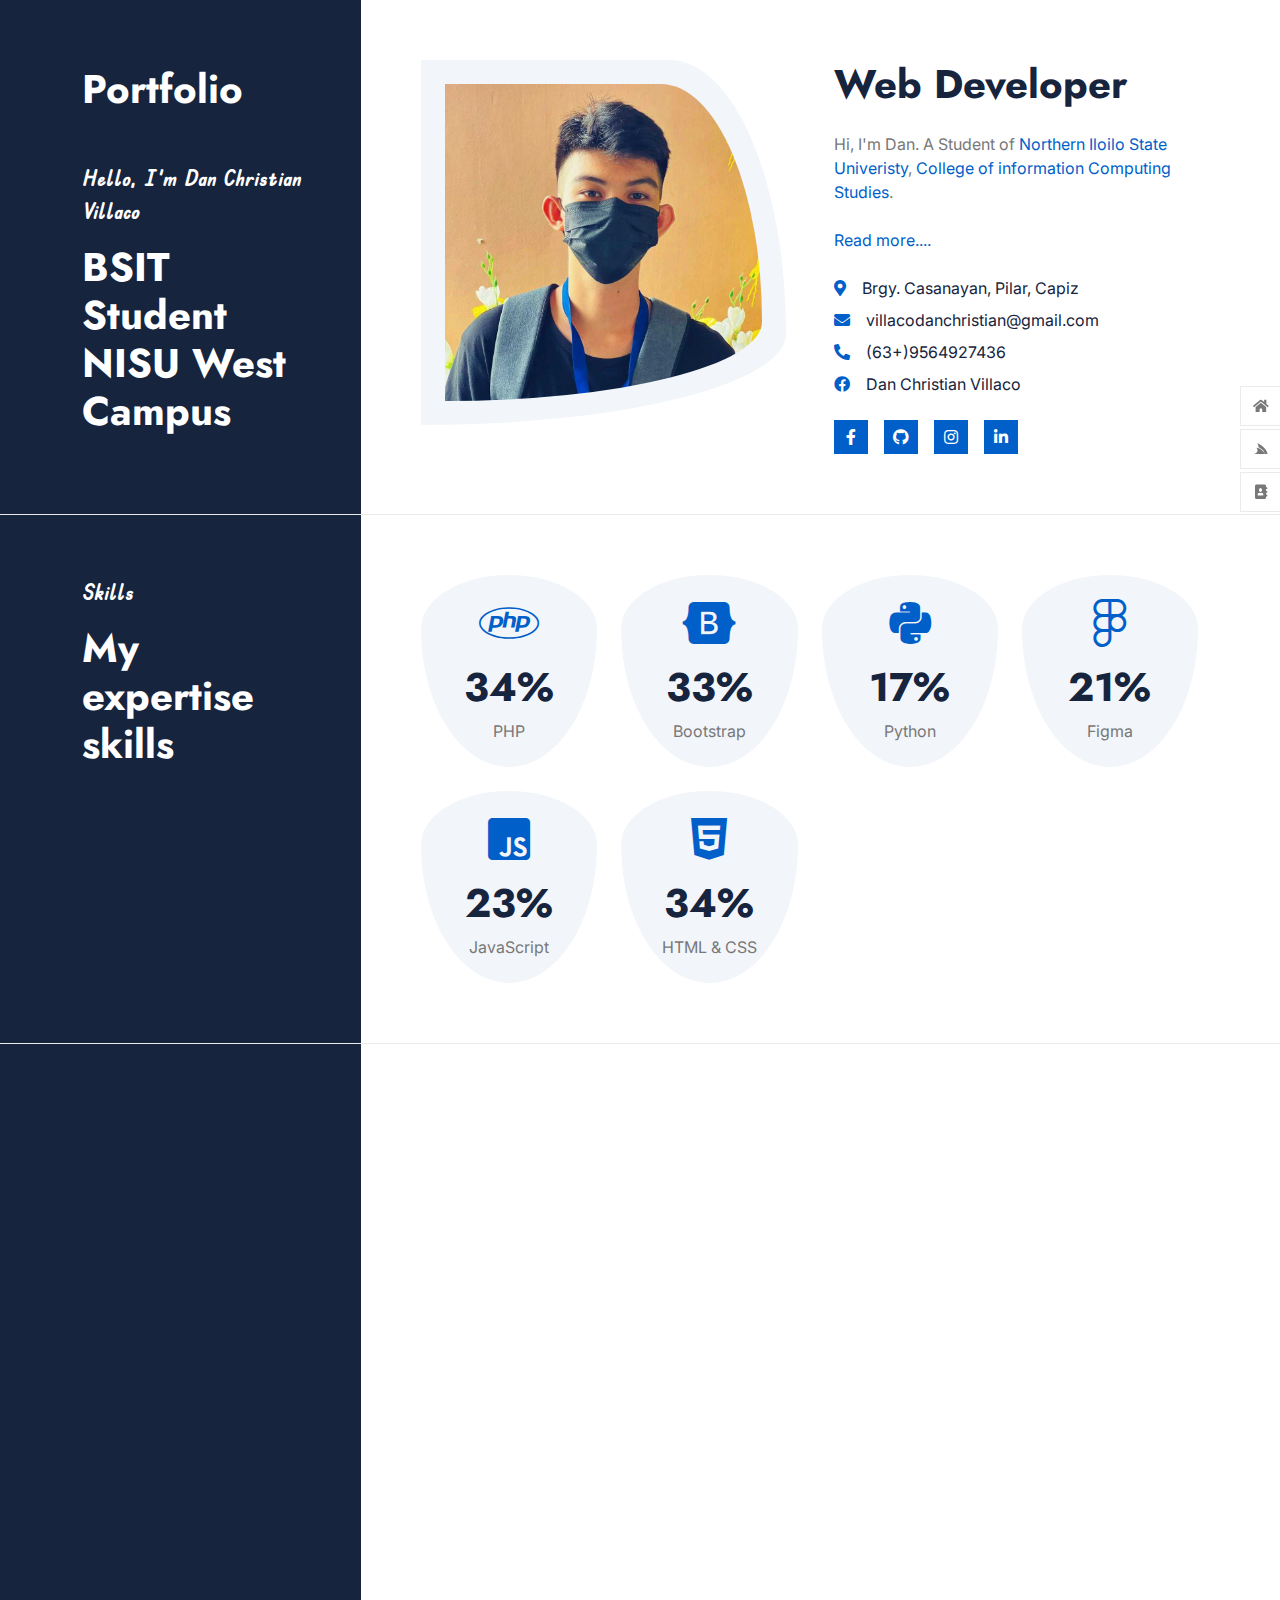
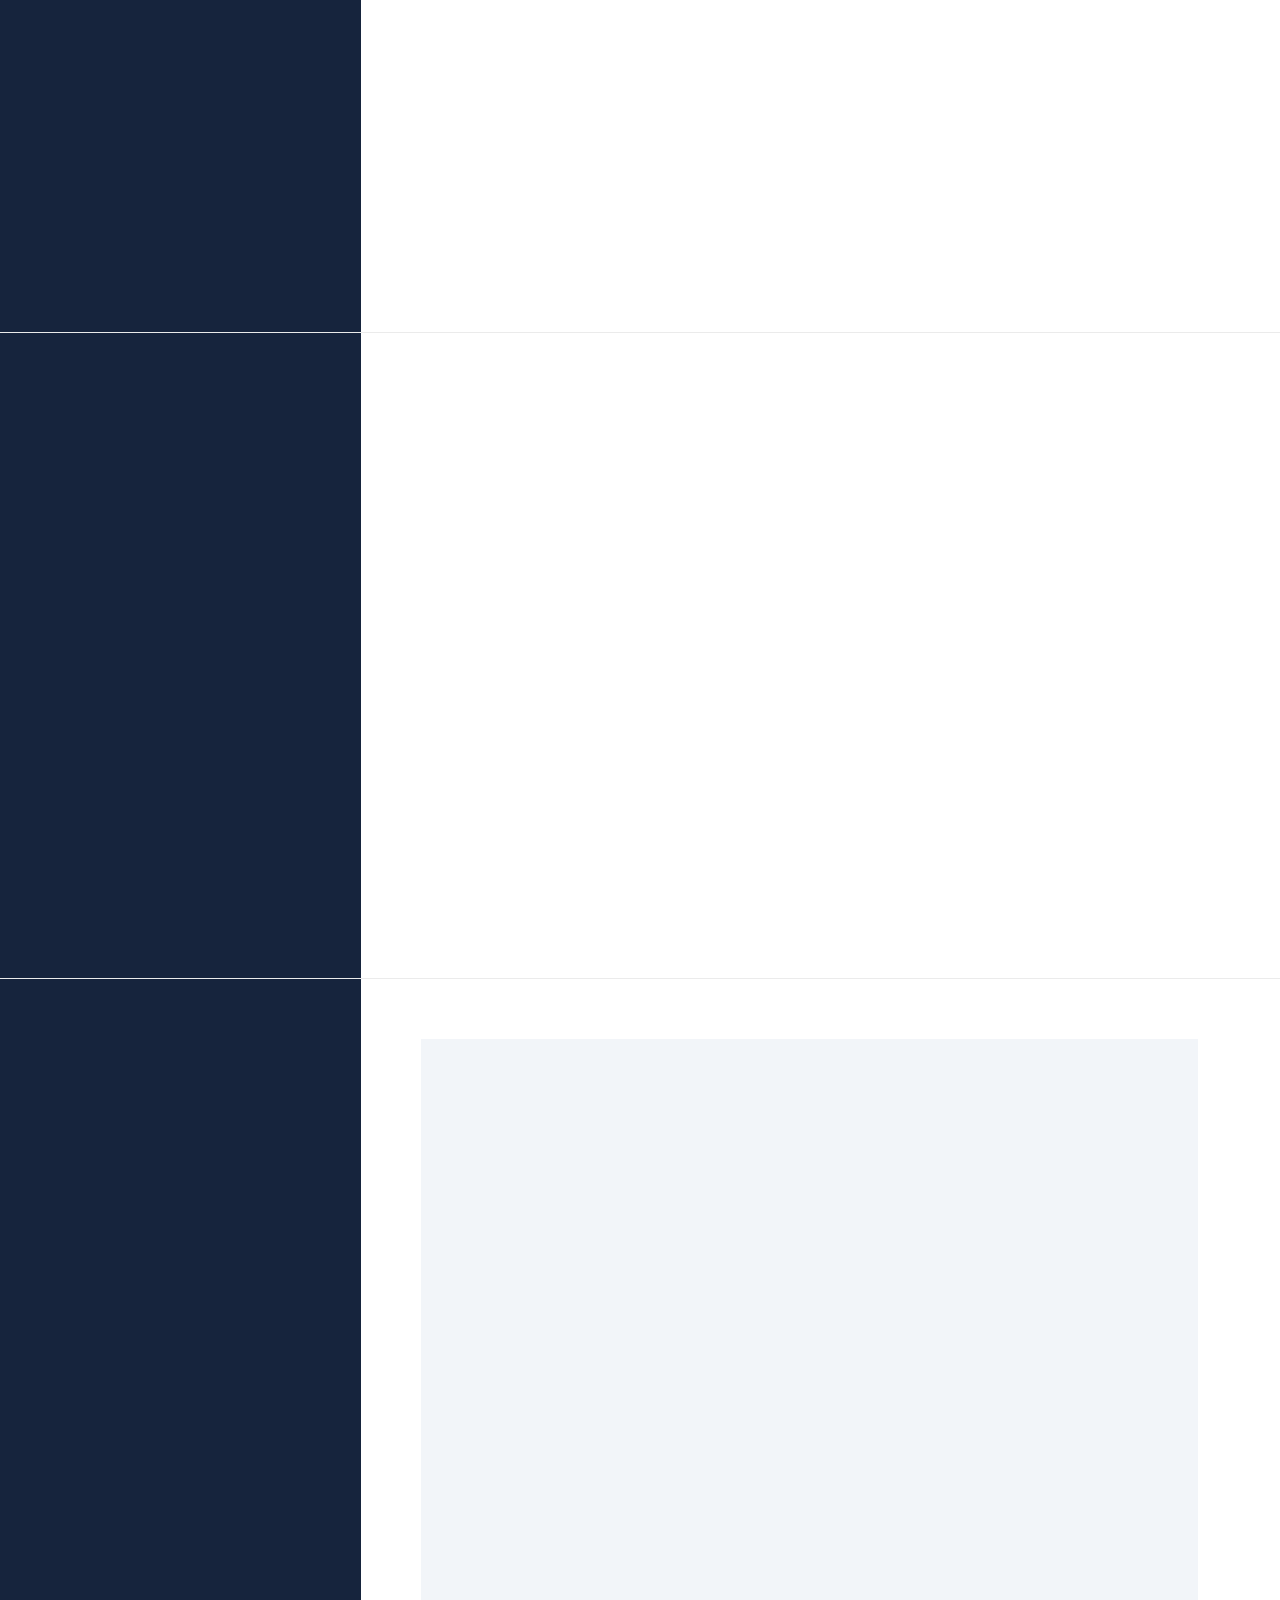
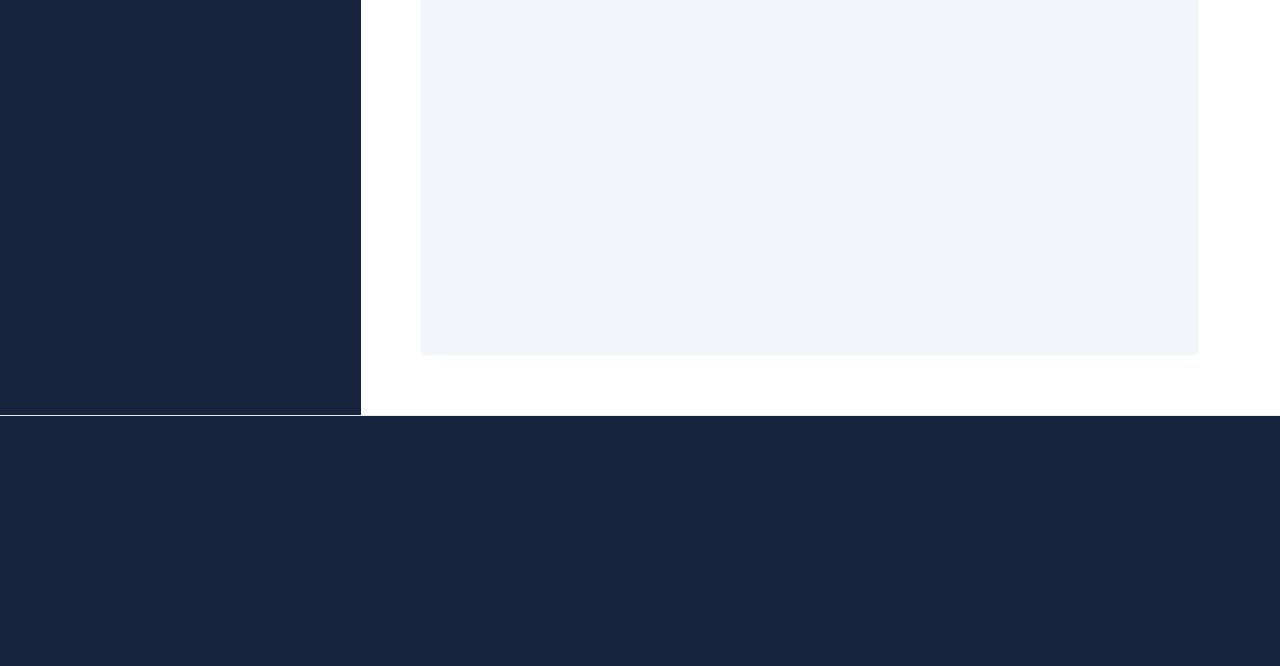
==== index.html @ 12cd89a2 "Update index.html" ====
<!DOCTYPE html>
<html lang="en">

    <head>
        <meta charset="utf-8">
        <title>Dan Christian Villaco - NISU CICS</title>
    <meta name="keywords" content="NISU, CICS, Dan Christian Villaco, Personal Portfolio, Northern Iloilo State University, College of Information and Computing Studies, Programmer, web development, back-end, php, mysql"/>
    <meta name="description" content="NISU | CICS | Dan Christian Villaco | Programmer | Personal Portfolio | Northern Iloilo State University | College of Information and Computing Studies"/>
        <meta name="author" content="Dan christian Villaco"/>
      
        <meta name="robots" content="index, follow" />
        <meta content="width=device-width, initial-scale=1.0" name="viewport">
      <meta name="google-site-verification" content="LcNKecyZcfeqb0t4dhf7IwmdCr3NnJ-zCCjpPmgPKBU" />

        <!-- Google Web Fonts -->
        <link rel="preconnect" href="https://fonts.googleapis.com">
        <link rel="preconnect" href="https://fonts.gstatic.com" crossorigin>
        <link href="https://fonts.googleapis.com/css2?family=Inter:wght@100..900&family=Edu+TAS+Beginner:wght@400..700&family=Jost:ital,wght@0,100..900;1,100..900&display=swap" rel="stylesheet">

        <!-- Icon Font Stylesheet -->
        <link rel="stylesheet" href="https://use.fontawesome.com/releases/v5.15.4/css/all.css"/>
        <link href="https://cdn.jsdelivr.net/npm/bootstrap-icons@1.4.1/font/bootstrap-icons.css" rel="stylesheet">

        <!-- Libraries Stylesheet -->
        <link rel="stylesheet" href="lib/animate/animate.min.css"/>
        <link href="lib/lightbox/css/lightbox.min.css" rel="stylesheet">
        <link href="lib/owlcarousel/assets/owl.carousel.min.css" rel="stylesheet">


        <!-- Customized Bootstrap Stylesheet -->
        <link href="css/bootstrap.min.css" rel="stylesheet">

        <!-- Template Stylesheet -->
        <link href="css/style.css" rel="stylesheet">
    </head>

    <body>

        <!-- Spinner Start -->
        <div id="spinner" class="show bg-white position-fixed translate-middle w-100 vh-100 top-50 start-50 d-flex align-items-center justify-content-center">
            <div class="spinner-border text-primary" style="width: 3rem; height: 3rem;" role="status">
                <span class="sr-only">Loading...</span>
            </div>
        </div>
        <!-- Spinner End -->


        <!-- Navbar Start -->
        <div class="container-fluid nav-section border-0">
            <nav class="navbar navbar-light">
                <div class="navbar-nav flex-column">
                    <a href="#pigraHome" class="nav-item nav-link active"><span class="fa fa-home"></span> Home</a>
                    <a href="#pigraService" class="nav-item nav-link"><span class="fab fa-servicestack"></span> Service</a>
                    <a href="#pigraContact" class="nav-item nav-link"><span class="fas fa-address-book"></span> Contact</a>
                </div>
            </nav>
        </div>
        <!-- Navbar End -->

        <!-- Header Start -->
        <div class="container-fluid" id="pigraHome">
            <div class="container">
                <div class="row g-0">
                    <div class="col-12 col-lg-3">
                        <div class="header-content bg-dark h-100 pt-6 pe-6 pb-6">
                            <a href="index.html" class="navbar-brand d-inline-flex pb-5 wow fadeInUp" data-wow-delay="0.1s">
                                <h1 class="display-6 text-white mb-0">Portfolio</h1>
                            </a>
                            <div class="text-start d-flex flex-column justify-content-center wow fadeInUp" data-wow-delay="0.3s">
                                <p class="text-white sub-title"> Hello, I'm Dan Christian Villaco</p>
                                <h1 class="display-6 text-white mb-0">BSIT Student <br> NISU West Campus</h1>
                            </div>
                        </div>
                    </div>
                    <div class="col-12 col-lg-9">
                        <div class="header-img d-flex h-100 pt-6 ps-6 pb-6">
                            <div class="row g-5">
                                <div class="col-xl-6 wow fadeInUp" data-wow-delay="0.1s">
                                    <div class="bg-light p-4" style="border-radius: 68% 32% 100% 0% / 0% 75% 25% 100%;">
                                        <img src="img/dan.jpg" class="img-fluid w-100" style="border-radius: 68% 32% 100% 0% / 0% 75% 25% 100%;" alt="Image">
                                    </div>
                                </div>
                                <div class="col-xl-6 wow fadeInUp" data-wow-delay="0.3s">
                                    <h1 class="display-6 mb-4">Web Developer</h1>
                                    <p class="mb-4">Hi, I'm Dan. A Student of <a href="https://www.nisu.edu.ph/">Northern Iloilo State Univeristy</a>, <a href="https://www.nisu.edu.ph/index.php/academics/college-of-information-and-computing-studies">College of information Computing Studies</a>. 
                                      <br><br>  <a href="about.html">Read more....</a>
                                    </p>
                                
                                  
                                    <div class="d-flex align-items-center mb-2">
                                        <i class="fas fa-map-marker-alt text-primary me-3"></i>
                                        <p class="text-dark mb-0">Brgy. Casanayan, Pilar, Capiz</p>
                                    </div>
                                    <div class="d-flex align-items-center mb-2">
                                        <i class="fas fa-envelope text-primary me-3"></i>
                                        <p class="text-dark mb-0">villacodanchristian@gmail.com</p>
                                    </div>
                                    <div class="d-flex align-items-center mb-2">
                                        <i class="fa fa-phone-alt text-primary me-3"></i>
                                        <p class="text-dark mb-0">(63+)9564927436</p>
                                    </div>
                                    <div class="d-flex align-items-center mb-4">
                                        <i class="fab fa-facebook text-primary me-3"></i>
                                        <p class="text-dark mb-0">Dan Christian Villaco</p>
                                    </div>
                                    <div class="d-flex">
                                        <a class="btn btn-primary btn-sm-square me-3" href="https://web.facebook.com/dan.villaco2" aria-label="facebook"><i class="fab fa-facebook-f text-white"></i></a>
                                        <a class="btn btn-primary btn-sm-square me-3" href="https://github.com/dashboard"  aria-label="github"><i class="fab fa-github text-white"></i></a>
                                        <a class="btn btn-primary btn-sm-square me-3" href="https://www.instagram.com/chrisdanvillaco/"  aria-label="IG"><i class="fab fa-instagram text-white"></i></a>
                                        <a class="btn btn-primary btn-sm-square me-0" href="https://www.linkedin.com/feed/"  aria-label="linkedin"><i class="fab fa-linkedin-in text-white"></i></a>
                                    </div>
                                </div>
                            </div>
                        </div>
                    </div>
                </div>
            </div>
        </div>
        <!-- Header End -->
        <!-- Skills Start -->
        <div class="container-fluid">
            <div class="container">
                <div class="row g-0">
                    <div class="col-lg-3">
                        <div class="skills-header h-100 bg-dark pt-6 pe-6 pb-6">
                            <div class="text-start d-flex flex-column justify-content-center wow fadeInUp" data-wow-delay="0.1s">
                                <p class="text-white sub-title">Skills</p>
                                <h1 class="display-6 text-white mb-0">My expertise skills</h1>
                            </div>
                        </div>
                    </div>
                    <div class="col-lg-9">
                        <div class="skills-content h-100 pt-6 ps-6 pb-6">
                            <div class="row g-4">
                                <div class="col-6 col-md-4 col-lg-4 col-xl-3">
                                    <div class="skills-item text-center rounded p-4 h-100 wow fadeInUp" data-wow-delay="0.1s">
                                        <div class="text-primary text-center mb-3"><span class="fab fa-php fa-3x"></span></div>
                                        <div class="counter-counting d-flex justify-content-center">
                                            <h4 class="display-6" data-toggle="counter-up">98</h4>
                                            <h4 class="display-6">%</h4>
                                        </div>
                                        <p class="mb-0">PHP</p>
                                    </div>
                                </div>
                                <div class="col-6 col-md-4 col-lg-4 col-xl-3">
                                    <div class="skills-item text-center rounded p-4 h-100 wow fadeInUp" data-wow-delay="0.3s">
                                        <div class="text-primary text-center mb-3"><span class="fab fa-bootstrap fa-3x"></span></div>
                                        <div class="counter-counting d-flex justify-content-center">
                                            <h4 class="display-6" data-toggle="counter-up">95</h4>
                                            <h4 class="display-6">%</h4>
                                        </div>
                                        <p class="mb-0">Bootstrap</p>
                                    </div>
                                </div>
                                <div class="col-6 col-md-4 col-lg-4 col-xl-3">
                                    <div class="skills-item text-center rounded p-4 h-100 wow fadeInUp" data-wow-delay="0.5s">
                                        <div class="text-primary text-center mb-3"><span class="fab fa-python fa-3x"></span></div>
                                        <div class="counter-counting d-flex justify-content-center">
                                            <h4 class="display-6" data-toggle="counter-up">50</h4>
                                            <h4 class="display-6">%</h4>
                                        </div>
                                        <p class="mb-0">Python</p>
                                    </div>
                                </div>
                                <div class="col-6 col-md-4 col-lg-4 col-xl-3">
                                    <div class="skills-item text-center rounded p-4 h-100 wow fadeInUp" data-wow-delay="0.7s">
                                        <div class="text-primary text-center mb-3"><span class="fab fa-figma fa-3x"></span></div>
                                        <div class="counter-counting d-flex justify-content-center">
                                            <h4 class="display-6" data-toggle="counter-up">60</h4>
                                            <h4 class="display-6">%</h4>
                                        </div>
                                        <p class="mb-0">Figma</p>
                                    </div>
                                </div>
                                <div class="col-6 col-md-4 col-lg-4 col-xl-3">
                                    <div class="skills-item text-center rounded p-4 h-100 wow fadeInUp" data-wow-delay="0.1s">
                                        <div class="text-primary text-center mb-3"><span class="fab fa-js-square fa-3x"></span></div>
                                        <div class="counter-counting d-flex justify-content-center">
                                            <h4 class="display-6" data-toggle="counter-up">67</h4>
                                            <h4 class="display-6">%</h4>
                                        </div>
                                        <p class="mb-0">JavaScript</p>
                                    </div>
                                </div>
                                <div class="col-6 col-md-4 col-lg-4 col-xl-3">
                                    <div class="skills-item text-center rounded p-4 h-100 wow fadeInUp" data-wow-delay="0.3s">
                                        <div class="text-primary text-center mb-3"><span class="fab fa-html5 fa-3x"></span></div>
                                        <div class="counter-counting d-flex justify-content-center">
                                            <h4 class="display-6" data-toggle="counter-up">98</h4>
                                            <h4 class="display-6">%</h4>
                                        </div>
                                        <p class="mb-0">HTML & CSS</p>
                                    </div>
                                </div>
                            </div>
                        </div>
                    </div>
                </div>
            </div>
        </div>
        <!-- Skills End -->


        <!-- Service Start -->
        <div class="container-fluid" id="pigraService">
            <div class="container">
                <div class="row g-0">
                    <div class="col-lg-3">
                        <div class="service-header h-100 bg-dark pt-6 pe-6 pb-6">
                            <div class="text-start d-flex flex-column justify-content-center wow fadeInUp" data-wow-delay="0.1s">
                                <p class="text-white sub-title">My Services</p>
                                <h1 class="display-6 text-white mb-0">What I do for you</h1>
                            </div>
                        </div>
                    </div>
                    <div class="col-lg-9">
                        <div class="service-content h-100 pt-6 ps-6 pb-6">
                            <div class="row g-4">
                                <div class="col-12">
                                    <div class="service-item p-4 wow fadeInUp" data-wow-delay="0.1s">
                                        <div class="row g-4 align-items-center">
                                            <div class="col-xl-2">
                                                <i class="fas fa-bezier-curve fa-3x"></i>
                                            </div>
                                            <div class="col-xl-3">
                                                <a href="#" class="h4 mb-0">Creative Design</a>
                                            </div>
                                            <div class="col-xl-4">
                                                <p class="mb-0">a process that uses digital and physical image-making tools to create renders and representations used for marketing purposes. Creative design as a field relies heavily on the work of visual designers but is not entirely limited to it.
                                                </p>
                                            </div>
                                            <div class="col-xl-3">
                                                <p><i class="fa fa-check me-2"></i> UI/UX Design</p>
                                                <p><i class="fa fa-check me-2"></i> Research</p>
                                                <p class="mb-0"><i class="fa fa-check me-2"></i> Mobile App</p>
                                            </div>
                                        </div>
                                    </div>
                                </div>
                                <div class="col-12">
                                    <div class="service-item p-4 wow fadeInUp" data-wow-delay="0.3s">
                                        <div class="row g-4 align-items-center">
                                            <div class="col-xl-2">
                                                <i class="fas fa-laptop-code fa-3x"></i>
                                            </div>
                                            <div class="col-xl-3">
                                                <a href="#" class="h4 mb-0">Web Development</a>
                                            </div>
                                            <div class="col-xl-4">
                                                <p class="mb-0">a process that uses digital and physical image-making tools to create renders and representations used for marketing purposes. Creative design as a field relies heavily on the work of visual designers but is not entirely limited to it.
                                                </p>
                                            </div>
                                            <div class="col-xl-3">
                                                <p><i class="fa fa-check me-2"></i> UI/UX Design</p>
                                                <p><i class="fa fa-check me-2"></i> Research</p>
                                                <p class="mb-0"><i class="fa fa-check me-2"></i> Mobile App</p>
                                            </div>
                                        </div>
                                    </div>
                                </div>
                                <div class="col-12">
                                    <div class="service-item p-4 wow fadeInUp" data-wow-delay="0.5s">
                                        <div class="row g-4 align-items-center">
                                            <div class="col-xl-2">
                                                <i class="fab fa-app-store fa-3x"></i>
                                            </div>
                                            <div class="col-xl-3">
                                                <a href="#" class="h4 mb-0">Mobile Application</a>
                                            </div>
                                            <div class="col-xl-4">
                                                <p class="mb-0">The process of making software for smartphones, tablets and digital assistants, most commonly for the Android and iOS operating systems.
                                                </p>
                                            </div>
                                            <div class="col-xl-3">
                                                <p><i class="fa fa-check me-2"></i> UI/UX Design</p>
                                                <p><i class="fa fa-check me-2"></i> Research</p>
                                                <p class="mb-0"><i class="fa fa-check me-2"></i> Mobile App</p>
                                            </div>
                                        </div>
                                    </div>
                                </div>
                            </div>
                        </div>
                    </div>
                </div>
            </div>
        </div>
        <!-- Service End -->


        <!-- Portfolio Start -->
        <div class="container-fluid">
            <div class="container">
                <div class="row g-0">
                    <div class="col-lg-3">
                        <div class="portfolio-header h-100 bg-dark pt-6 pe-6 pb-6">
                            <div class="text-start d-flex flex-column justify-content-center wow fadeInUp" data-wow-delay="0.1s">
                                <p class="text-white sub-title">Portfolio</p>
                                <h1 class="display-6 text-white mb-0">My Recent Works</h1>
                            </div>
                        </div>
                    </div>
                    <div class="col-lg-9">
                        <div class="portfolio-content h-100 pt-6 ps-6 pb-6">
                            <div class="portfolio-item py-5 border-bottom wow fadeInUp" data-wow-delay="0.1s">
                                <div class="row g-4 align-items-center">
                                    <div class="col-xl-6">
                                        <h4 class="text-body">Web Design</h4>
                                        <h1 class="display-6 mb-0">Software Design for BFAR</h1>
                                    </div>
                                    <div class="col-9 col-xl-4">
                                        <div class="portfolio-img">
                                            <div class="portfolio-img-inner">
                                                <img src="img/main.png" class="img-fluid" alt="Image">
                                            </div>
                                        </div>
                                    </div>
                                    <div class="col-3 col-xl-2">
                                        <div class="view-img">
                                            <a href="img/main.png" class="btn btn-primary btn-lg-square"  data-lightbox="Portfolio-1"><i class="fas fa-plus"></i></a>
                                        </div>
                                    </div>
                                </div>
                            </div>
                            <div class="portfolio-item py-5 border-bottom wow fadeInUp" data-wow-delay="0.3s">
                                <div class="row g-4 align-items-center">
                                    <div class="col-xl-6">
                                        <h4 class="text-body">Web Development</h4>
                                        <h1 class="display-6 mb-0">Website Development for BFAR</h1>
                                    </div>
                                    <div class="col-9 col-xl-4">
                                        <div class="portfolio-img">
                                            <div class="portfolio-img-inner">
                                                <img src="img/dash.png" class="img-fluid" alt="Image">
                                            </div>
                                        </div>
                                    </div>
                                    <div class="col-3 col-xl-2">
                                        <div class="view-img">
                                            <a href="img/dash.png" class="btn btn-primary btn-lg-square"  data-lightbox="portfolio-2"><i class="fas fa-plus"></i></a>
                                        </div>
                                    </div>
                                </div>
                            </div>
                        </div>
                    </div>
                </div>
            </div>
        </div>
        <!-- Portfolio End -->


        <!-- Contact Start -->
        <div class="container-fluid" id="pigraContact">
            <div class="container">
                <div class="row g-0">
                    <div class="col-lg-3">
                        <div class="contact-header h-100 bg-dark pt-6 pe-6 pb-6">
                            <div class="text-start d-flex flex-column justify-content-center wow fadeInUp" data-wow-delay="0.1s">
                                <p class="text-white sub-title">Contact Me</p>
                                <h1 class="display-6 text-white mb-0">Let’s Start A New Project</h1>
                            </div>
                        </div>
                    </div>
                    <div class="col-lg-9">
                       <div class="contact-content h-100 pt-6 ps-6 pb-6">
                            <div class="bg-light p-4">
                                <div class="row g-5">
                                    <div class="col-xl-5 wow fadeInUp" data-wow-delay="0.1s">
                                        <p class="mb-4">Are Interested? Let's have a talk!</p>
                                        <div class="d-flex mb-4">
                                            <div class="btn-xl-square bg-primary text-white me-3">
                                                <i class="fas fa-map-marker-alt"></i>
                                            </div>
                                            <div>
                                                <h4>Address</h4>
                                                <p class="mb-0">Brgy. Casanayan, Pilar, Capiz</p>
                                            </div>
                                        </div>
                                        <div class="d-flex mb-4">
                                            <div class="btn-xl-square bg-primary text-white me-3">
                                                <i class="fas fa-envelope"></i>
                                            </div>
                                            <div>
                                                <h4>Mail Us</h4>
                                                <p class="mb-0">villacodanchristian@gmail.com</p>
                                            </div>
                                        </div>
                                        <div class="d-flex">
                                            <div class="btn-xl-square bg-primary text-white me-3">
                                                <i class="fa fa-phone-alt"></i>
                                            </div>
                                            <div>
                                                <h4>Telephone</h4>
                                                <p class="mb-0">(63+) 9564927436</p>
                                            </div>
                                        </div>
                                    </div>
                                    <div class="col-xl-7 wow fadeInUp" data-wow-delay="0.3s">
                                        <div>
                                            <form>
                                                <div class="row g-3">
                                                    <div class="col-lg-12 col-xl-6">
                                                        <div class="form-floating">
                                                            <input type="text" class="form-control border-0" id="name" placeholder="Your Name">
                                                            <label for="name">Your Name</label>
                                                        </div>
                                                    </div>
                                                    <div class="col-lg-12 col-xl-6">
                                                        <div class="form-floating">
                                                            <input type="email" class="form-control border-0" id="email" placeholder="Your Email">
                                                            <label for="email">Your Email</label>
                                                        </div>
                                                    </div>
                                                    <div class="col-lg-12 col-xl-6">
                                                        <div class="form-floating">
                                                            <input type="phone" class="form-control border-0" id="phone" placeholder="Phone">
                                                            <label for="phone">Your Phone</label>
                                                        </div>
                                                    </div>
                                                    <div class="col-lg-12 col-xl-6">
                                                        <div class="form-floating">
                                                            <input type="text" class="form-control border-0" id="project" placeholder="Project">
                                                            <label for="project">Your Project</label>
                                                        </div>
                                                    </div>
                                                    <div class="col-12">
                                                        <div class="form-floating">
                                                            <input type="text" class="form-control border-0" id="subject" placeholder="Subject">
                                                            <label for="subject">Subject</label>
                                                        </div>
                                                    </div>
                                                    <div class="col-12">
                                                        <div class="form-floating">
                                                            <textarea class="form-control border-0" placeholder="Leave a message here" id="message" style="height: 120px"></textarea>
                                                            <label for="message">Message</label>
                                                        </div>
                
                                                    </div>
                                                    <div class="col-12">
                                                        <button class="btn btn-primary w-100 py-3">Send Message</button>
                                                    </div>
                                                </div>
                                            </form>
                                        </div>
                                    </div>
                                    <div class="col-12 wow fadeInUp" data-wow-delay="0.5s">
                                        <div class="rounded">
                                            <iframe class="rounded w-100" 
                                            style="height: 400px;" src="https://www.google.com/maps/embed?pb=!1m18!1m12!1m3!1d40797.53212281599!2d123.13693298751875!3d11.46123501871433!2m3!1f0!2f0!3f0!3m2!1i1024!2i768!4f13.1!3m3!1m2!1s0x33a60115561ac721%3A0xbfaa70367f88155a!2sNorthern%20Iloilo%20State%20University%20-%20Main%20Campus!5e1!3m2!1sen!2sph!4v1732447432891!5m2!1sen!2sph"
                                            loading="lazy" referrerpolicy="no-referrer-when-downgrade"></iframe>
                                        </div>
                                    </div>
                                </div>
                            </div>
                       </div>
                    </div>
                </div>
            </div>
        </div>
        <!-- Contact End -->


        <!-- Footer Start -->
        <div class="container-fluid footer bg-dark border-bottom-0">
            <div class="container wow fadeIn" data-wow-delay="0.1s">
                <div class="row g-0">
                    <div class="col-12">
                       <div class="footer-content h-100 pt-6 ps-6 pb-6">
                            <div class="row g-4 align-items-center">
                                <div class="col-12 text-center">
                                    <div class="d-flex justify-content-center">
                                       <a class="btn btn-primary btn-sm-square me-3" href="https://web.facebook.com/dan.villaco2" aria-label="facebook"><i class="fab fa-facebook-f text-white"></i></a>
                                        <a class="btn btn-primary btn-sm-square me-3" href="https://github.com/dashboard"  aria-label="github"><i class="fab fa-github text-white"></i></a>
                                        <a class="btn btn-primary btn-sm-square me-3" href="https://www.instagram.com/chrisdanvillaco/"  aria-label="IG"><i class="fab fa-instagram text-white"></i></a>
                                        <a class="btn btn-primary btn-sm-square me-0" href="https://www.linkedin.com/feed/"  aria-label="linkedin"><i class="fab fa-linkedin-in text-white"></i></a>
                                    </div>
                                </div>
                                <div class="col-12 text-center">
                                    <span class="text-body"><a href="#" class="border-bottom text-white"><i class="fas fa-copyright text-body me-2"></i>danvillaco.site</a>, All right reserved.</span>
                                </div>
                                <div class="col-12 text-center text-body">
                                    <!--/*** This template is free as long as you keep the below author’s credit link/attribution link/backlink. ***/-->
                                    <!--/*** If you'd like to use the template without the below author’s credit link/attribution link/backlink, ***/-->
                                    <!--/*** you can purchase the Credit Removal License from "https://htmlcodex.com/credit-removal". ***/-->
                                    Designed By Dan Villaco
                                </div>
                            </div>
                       </div>        
                    </div>
                </div>
            </div>
        </div>
        <!-- Footer End -->


        

        
        <!-- JavaScript Libraries -->
        <script src="https://ajax.googleapis.com/ajax/libs/jquery/3.6.4/jquery.min.js"></script>
        <script src="https://cdn.jsdelivr.net/npm/bootstrap@5.0.0/dist/js/bootstrap.bundle.min.js"></script>
        <script src="lib/wow/wow.min.js"></script>
        <script src="lib/easing/easing.min.js"></script>
        <script src="lib/waypoints/waypoints.min.js"></script>
        <script src="lib/counterup/counterup.min.js"></script>
        <script src="lib/lightbox/js/lightbox.min.js"></script>
        <script src="lib/owlcarousel/owl.carousel.min.js"></script>
        

        <!-- Template Javascript -->
        <script src="js/main.js"></script>

<script type="application/ld+json">
{
  "@context": "https://schema.org",
  "@type": "Person",
  "name": "Dan Christian Villaco",
  "jobTitle": "Programmer",
  "url": "https://danvillaco.site",
  "sameAs": [
    "https://www.linkedin.com/in/danchristianvillaco"
  ],
  "alumniOf": {
    "@type": "EducationalOrganization",
    "name": "Northern Iloilo State University",
    "url": "https://www.nisu.edu.ph",
    "address": {
      "@type": "PostalAddress",
      "streetAddress": "Estancia, Iloilo",
      "addressLocality": "Iloilo City",
      "addressRegion": "Iloilo",
      "postalCode": "5017",
      "addressCountry": "PH"
    },
    "department": {
      "@type": "EducationalOrganization",
      "name": "College of Information in Computing Studies",
      "url": "https://www.nisu.edu.ph/cics",  // Update this URL if necessary
      "address": {
        "@type": "PostalAddress",
        "streetAddress": "Estancia, Iloilo",
        "addressLocality": "Iloilo City",
        "addressRegion": "Iloilo",
        "postalCode": "5017",
        "addressCountry": "PH"
      }
    }
  }
}
</script>
    </body>

</html>
---- css/style.css ----
/*** Spinner Start ***/
#spinner {
    opacity: 0;
    visibility: hidden;
    transition: opacity .5s ease-out, visibility 0s linear .5s;
    z-index: 99999;
}

#spinner.show {
    transition: opacity .5s ease-out, visibility 0s linear 0s;
    visibility: visible;
    opacity: 1;
}
/*** Spinner End ***/

.back-to-top {
    position: fixed;
    right: 30px;
    bottom: 30px;
    transition: 0.5s;
    z-index: 99;
}


/*** Button Start ***/
.btn {
    font-weight: 600;
    transition: .5s;
}

.btn-square {
    width: 32px;
    height: 32px;
}

.btn-sm-square {
    width: 34px;
    height: 34px;
}

.btn-md-square {
    width: 40px;
    height: 40px;
}

.btn-lg-square {
    width: 46px;
    height: 46px;
}

.btn-xl-square {
    width: 56px;
    height: 56px;
}

.btn-square,
.btn-sm-square,
.btn-md-square,
.btn-lg-square,
.btn-xl-square {
    padding: 0;
    display: flex;
    align-items: center;
    justify-content: center;
    font-weight: normal;
}

.btn.btn-primary {
    color: var(--bs-white);
    border: none;
}

.btn.btn-primary:hover {
    background: var(--bs-dark);
    color: var(--bs-white);
}

.btn.btn-light {
    color: var(--bs-primary);
    border: none;
}

.btn.btn-light:hover {
    color: var(--bs-white);
    background: var(--bs-primary);
}


.pt-6 {
    padding-top: 60px;
}

.ps-6 {
    padding-left: 60px;
}

.pe-6 {
    padding-right: 60px;
}

.pb-6 {
    padding-bottom: 60px;
}


.sub-title {
    font-family: "Edu TAS Beginner", cursive;
    font-weight: 700;
    font-size: 22px;
}


.container-fluid {
    position: relative;
    border-bottom: 1px solid rgba(0, 0, 0, .08);
}

@media (min-width: 992px) {
    .container-fluid::before {
        content: "";
        position: absolute;
        width: 15%;
        height: 100%;
        top: 0;
        left: 0;
        background: var(--bs-dark);
        z-index: -1;
    }
}

@media (max-width: 991px) {
    .container-fluid {
        border: none;
    }

    .container-fluid .header-content,
    .container-fluid .about-header,
    .container-fluid .education-header,
    .container-fluid .experience-header,
    .container-fluid .skills-header,
    .container-fluid .service-header,
    .container-fluid .portfolio-header,
    .container-fluid .blog-header,
    .container-fluid .testimonial-header,
    .container-fluid .contact-header {
        padding: 25px;
    }

    .container-fluid .header-img,
    .container-fluid .about-content,
    .container-fluid .education-content,
    .container-fluid .experience-content,
    .container-fluid .skills-content,
    .container-fluid .service-content,
    .container-fluid .portfolio-content,
    .container-fluid .blog-content,
    .container-fluid .testimonial-content,
    .container-fluid .contact-content {
        padding-left: 0;
        padding-top: 25px;
    }
}


/*** Navbar Start ***/
.nav-section {
    position: relative;
}

.nav-section .navbar {
    position: fixed;
    width: 100%;
    height: 100vh;
    top: 50%;
    right: calc(40px - 100%);
    transform: translateY(-50%);
    z-index: 99;
}

.navbar.navbar-light {
    background: transparent;
    width: 100%;
}

.navbar .navbar-nav {
    display: flex;
    align-items: center;
    justify-content: center;
}

.navbar .navbar-nav .nav-link {
    width: 100%;
    display: flex;
    align-items: center;
    
}

.navbar-nav .nav-link span {
    width: 40px; 
    height: 40px;
    margin-right: 8px;
    border-right: 1px solid rgba(0, 0, 0, .08);
    display: flex;
    align-items: center;
    justify-content: center;
    background: transparent;
    color: var(--bs-body);
    transition: 0.5s;
}

.nav-section .navbar .navbar-nav .nav-item {
    height: 40px;
    padding: 0;
    margin-bottom: 3px;
    border: 1px solid rgba(0, 0, 0, .08);
    background: var(--bs-white);
    color: var(--bs-body);
    font-size: 14px;
    font-weight: 700;
    transition: 0.5s;
}

.nav-section .navbar .navbar-nav .nav-item:hover {
    margin-right: calc(100% + 40px);
    color: var(--bs-primary);
}
/*** Navbar End ***/


/*** About Start ***/
.about-content .about-img {
    position: relative;
    overflow: hidden;
}

.about-content .about-img .sosial-icon {
    position: absolute;
    width: 100%;
    height: 100%;
    top: -100%;
    left: 0;
    padding: 50px;
    background: white;
    transition: 0.5s;
}

.about-content .about-img:hover .sosial-icon {
    top: 0;
}
/*** About End ***/


/*** Education Start ***/
.education-content .education-item {
    position: relative;
    overflow: hidden;
    box-shadow: 0 0 30px rgba(0, 0, 0, .03);
    transition: 0.5s;
    z-index: 1;
}

.education-content .education-item:hover {
    box-shadow: 0 0 30px rgba(0, 0, 0, .08);
}

.education-content .education-item::after {
    content: "";
    position: absolute;
    width: 25%;
    height: 100%;
    top: 50%;
    left: 0;
    padding: 0;
    transform: translateY(-50%);
    border: 100px solid;
    border-color: var(--bs-light) transparent var(--bs-light) var(--bs-light);
    z-index: -1;
}

.education-content .education-item::before {
    content: "";
    position: absolute;
    width: 25%;
    height: 100%;
    top: 50%;
    right: 0;
    transform: translateY(-50%);
    border: 100px solid;
    border-color: var(--bs-light) var(--bs-light) var(--bs-light) transparent;
    z-index: -1;
}
/*** Education End ***/


/*** Experience start ***/
.experience-content .experience-item {
    position: relative;
    overflow: hidden;
    box-shadow: 0 0 30px rgba(0, 0, 0, .03);
    transition: 0.5s;
    z-index: 1;
}

.experience-content .experience-item:hover {
    box-shadow: 0 0 30px rgba(0, 0, 0, .08);
}

.experience-content .experience-item::after {
    content: "";
    position: absolute;
    width: 2px;
    height: 100%;
    top: 50%;
    left: 0;
    padding: 0;
    transform: translateY(-50%);
    border: 100px solid;
    border-color: var(--bs-light) transparent var(--bs-light) var(--bs-light);
    z-index: -1;

}

.experience-content .experience-item::before {
    content: "";
    position: absolute;
    width: 2px;
    height: 100%;
    top: 50%;
    right: 0;
    transform: translateY(-50%);
    border: 100px solid;
    border-color: var(--bs-light) var(--bs-light) var(--bs-light) transparent;
    z-index: -1;
}
/*** Experience End ***/


/*** Skills Start ***/
.skills-content .skills-item {
    position: relative;
}

.skills-content .skills-item::after {
    content: "";
    position: absolute;
    width: 100%;
    height: 100%;
    top: 0;
    left: 0;
    border-radius: 50% 50% 50% 50% / 28% 28% 72% 72%;
    background: var(--bs-light);
    z-index: -1;
}
/*** Skills End ***/


/*** Service start ***/
.service-content .service-item {
    box-shadow: 0 0 30px rgba(0, 0, 0, .03);
    transition: 0.5s;
}

.service-content .service-item:hover i {
    color: var(--bs-primary);

}

.service-content .service-item:hover {
    box-shadow: 0 0 30px rgba(0, 0, 0, .08);
}
/*** service End ***/


/*** Portfolio Start ***/
.portfolio-content .portfolio-item .portfolio-img {
    position: relative;
    width: 100%;
    height: 150px;
}

.portfolio-item .portfolio-img .portfolio-img-inner {
    width: 100%;
    height: 150px;
    position: absolute;
    top: 0;
    left: 0;
}

.portfolio-item .portfolio-img .portfolio-img-inner img {
    width: 100%;
    height: 150px;
    object-fit: cover;
}

.portfolio-content .portfolio-item .view-img {
    display: flex;
    align-items: center;
    justify-content: end;
}

.portfolio-content .portfolio-item .portfolio-img .portfolio-img-inner {
    visibility: hidden;
    transition: 0.5s;
}

.portfolio-content .portfolio-item:hover .portfolio-img .portfolio-img-inner {
    visibility: visible;
    transform: rotate(-6deg);
}
/*** Portfolio End ***/


/*** Blog Start ***/
.blog-content .blog-btn a {
    color: var(--bs-primary);
}
.blog-content .blog-btn a:hover {
    color: var(--bs-dark);
}
/*** Blog End ***/


/*** Testimonial Start ***/
.testimonial-carousel {
    position: relative;
    transition: 0.5s;
}

.testimonial-carousel .testimonial-item {
    padding: 60px;
}

.testimonial-carousel .owl-nav .owl-prev {
    position: absolute;
    top: 50%;
    left: 0;
    transform: translateY(-50%);
    width: 60px;
    height: 60px;
    display: flex;
    align-items: center;
    justify-content: center;
    background: var(--bs-white);
    color: var(--bs-primary);
    transition: 0.5s;
}

.testimonial-carousel .owl-nav .owl-next {
    position: absolute;
    top: 50%;
    right: 0;
    transform: translateY(-50%);
    width: 60px;
    height: 60px;
    display: flex;
    align-items: center;
    justify-content: center;
    background: var(--bs-white);
    color: var(--bs-primary);
    transition: 0.5s;
}

.testimonial-carousel .owl-nav .owl-prev:hover,
.testimonial-carousel .owl-nav .owl-next:hover {
    background: var(--bs-primary);
    color: var(--bs-white);
}

.testimonial-carousel .owl-dots {
    width: 100%;
    height: 130px;
    display: flex;
    align-items: center;
    justify-content: center;
    padding: 0 60px 60px 60px;
    transition: 0.5s;
}

@media (max-width: 576px) {
    .testimonial-carousel .owl-dots {
        justify-content: start;
    }
}

.testimonial-carousel .owl-dots .owl-dot img {
    width: 40px;
    height: 40px;
    margin-right: 15px;
    border: 3px solid var(--bs-white);
    transition: 0.5s;
}

.testimonial-carousel .owl-dots .owl-dot.active img {
    width: 70px;
    height: 70px;
    border: 3px solid var(--bs-primary);
}
/*** Testimonial End ***/

/*** footer Start ***/
@media (max-width: 991px) {
    .container-fluid .footer-content {
        padding-left: 0;
    }
}
/*** footer End ***/
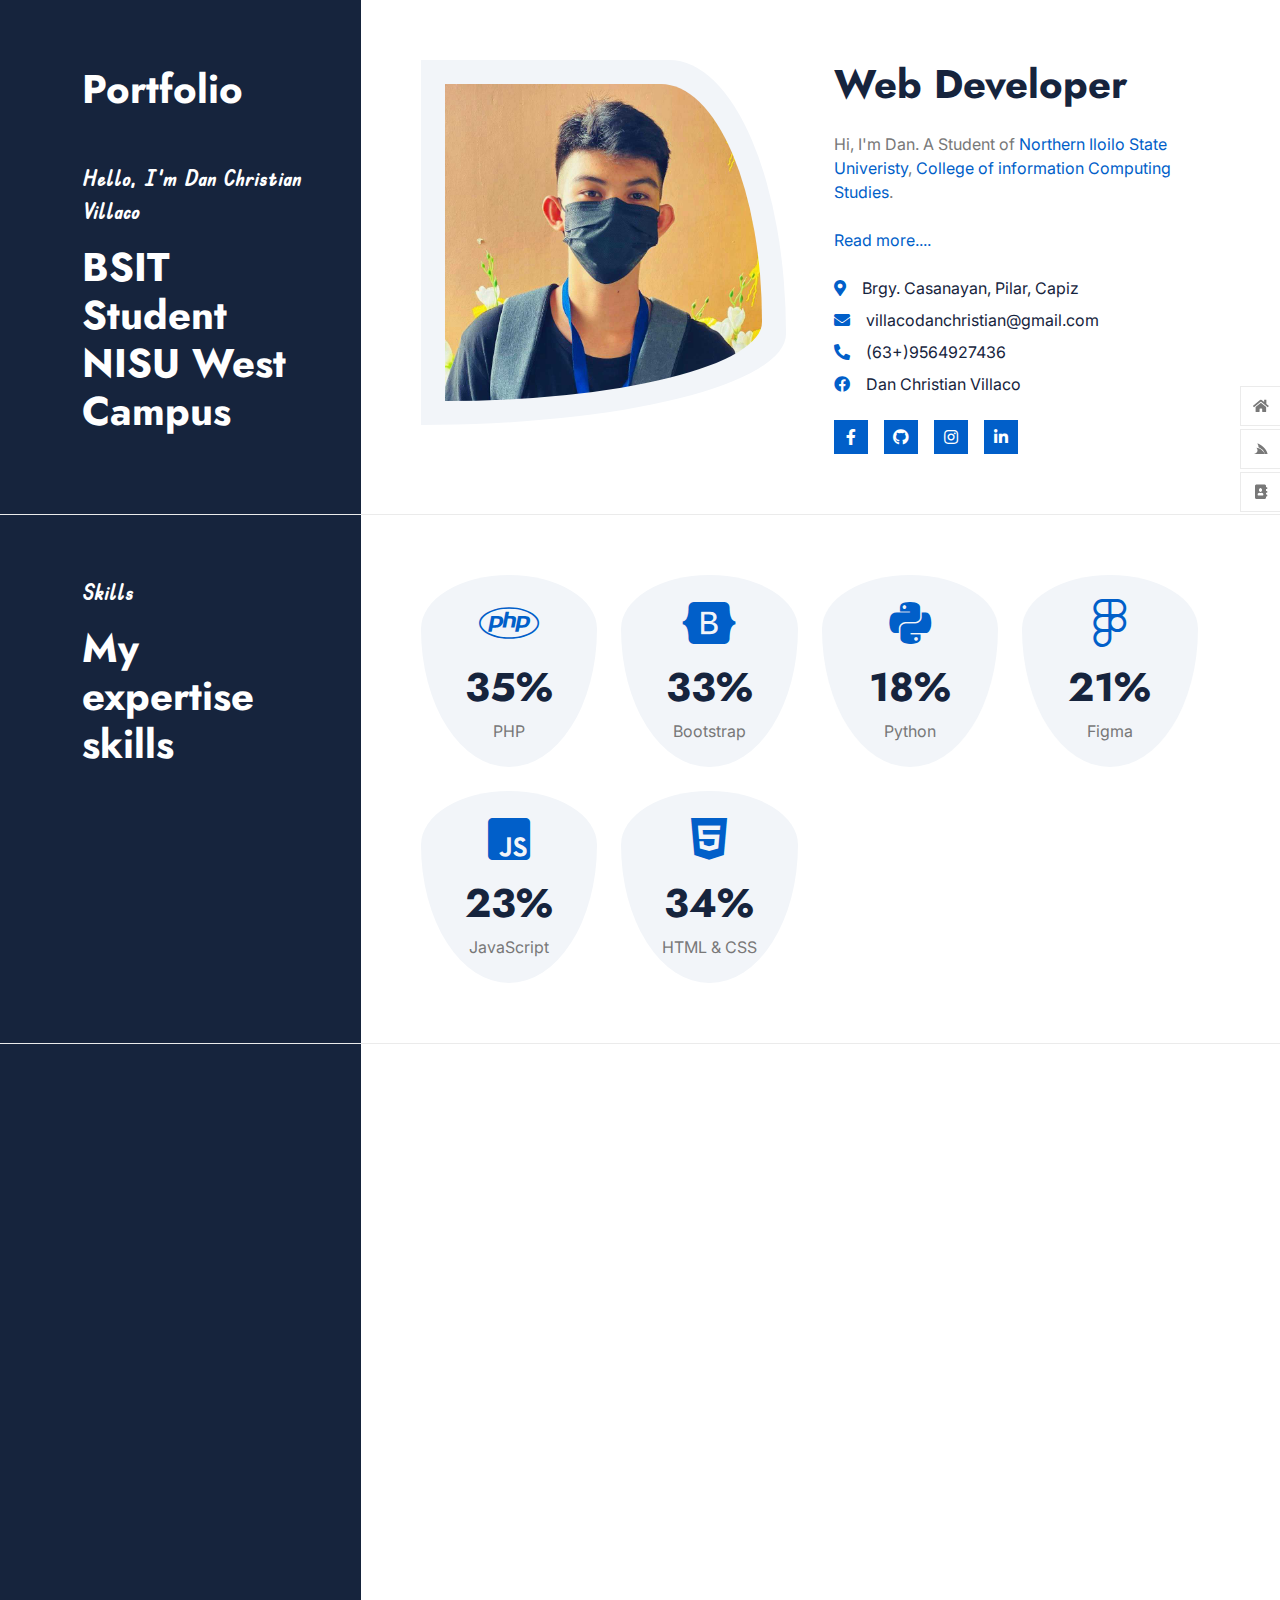
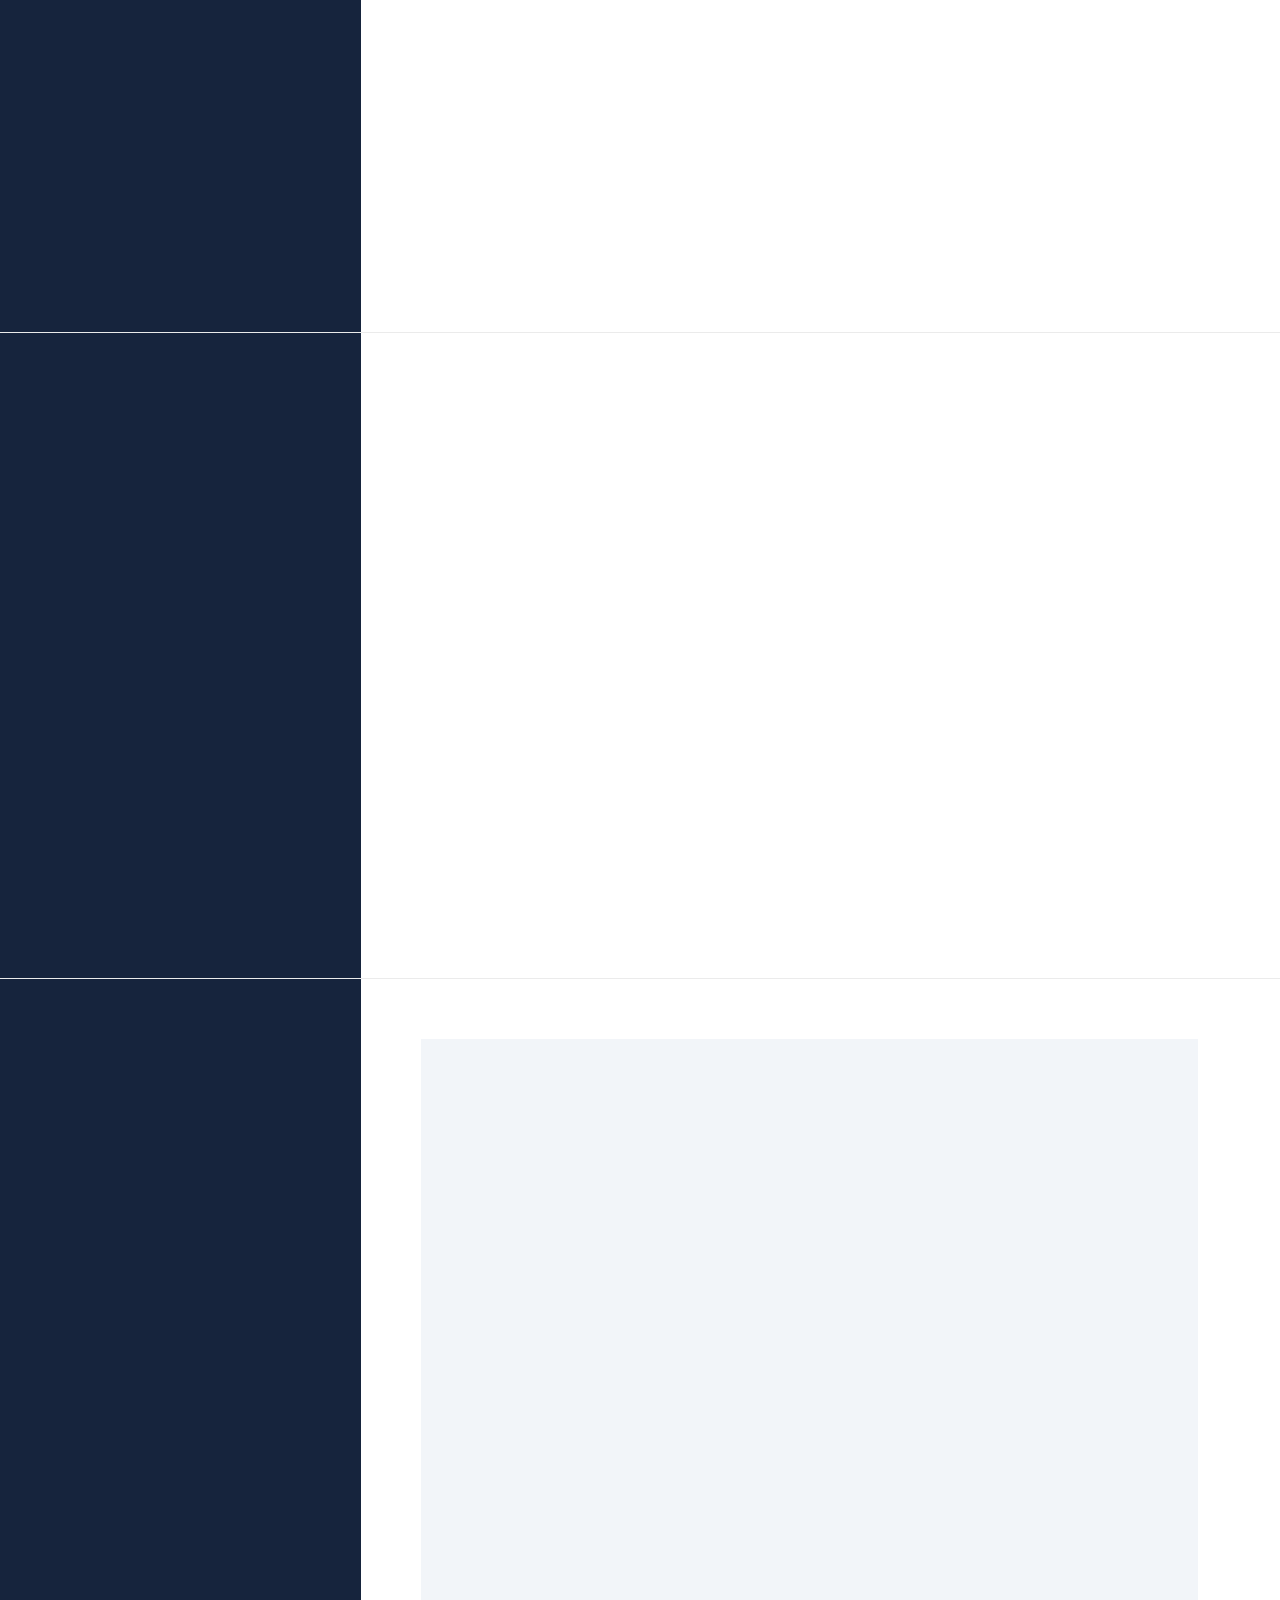
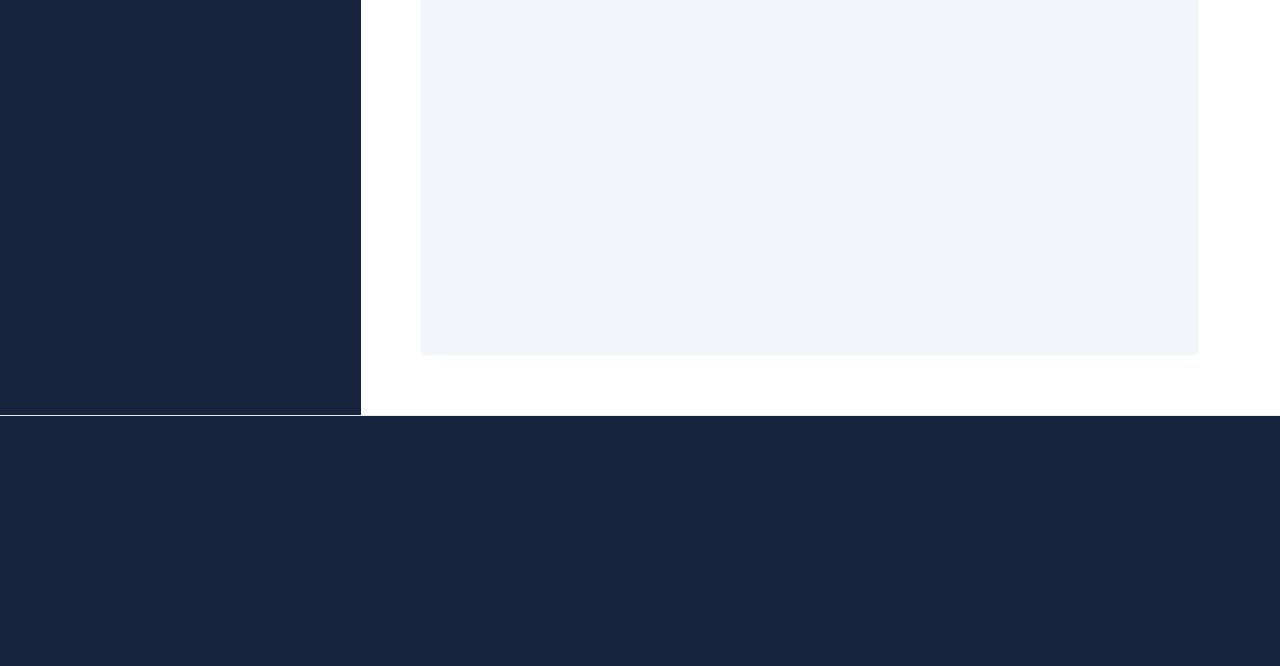
==== commit 9db44cd3: "Update index.html" ====
--- a/index.html
+++ b/index.html
@@ -4,7 +4,7 @@
     <head>
         <meta charset="utf-8">
         <title>Dan Christian Villaco - NISU CICS</title>
-    <meta name="keywords" content="NISU, CICS, Dan Christian Villaco, Personal Portfolio, Northern Iloilo State University, College of Information and Computing Studies, Programmer, web development, back-end, php, mysql"/>
+    <meta name="keywords" content="NISU, CICS, NISU CICS, Northern Iloilo State University, College of Information and Computing Studies, Programmer, web development, back-end, php, mysql, Dan Christian Villaco, Personal Portfolio,"/>
     <meta name="description" content="NISU | CICS | Dan Christian Villaco | Programmer | Personal Portfolio | Northern Iloilo State University | College of Information and Computing Studies"/>
         <meta name="author" content="Dan christian Villaco"/>
       
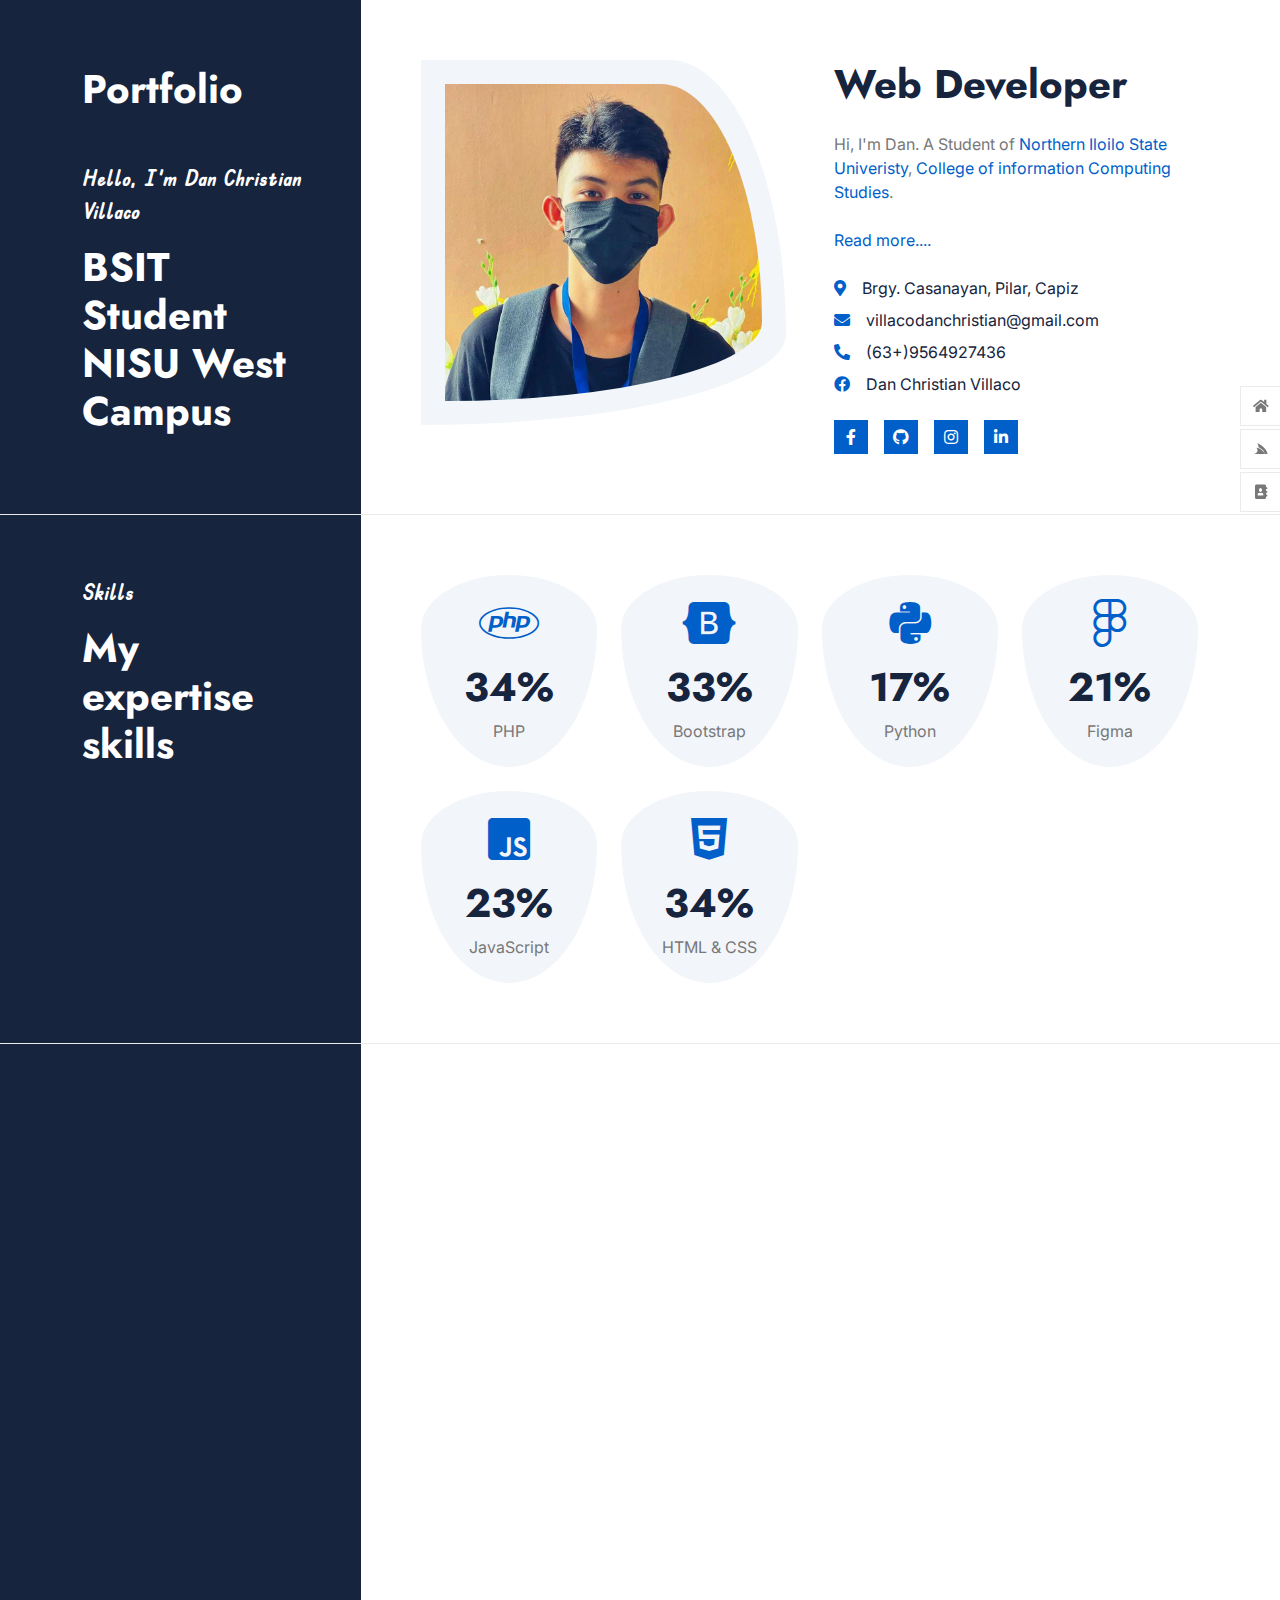
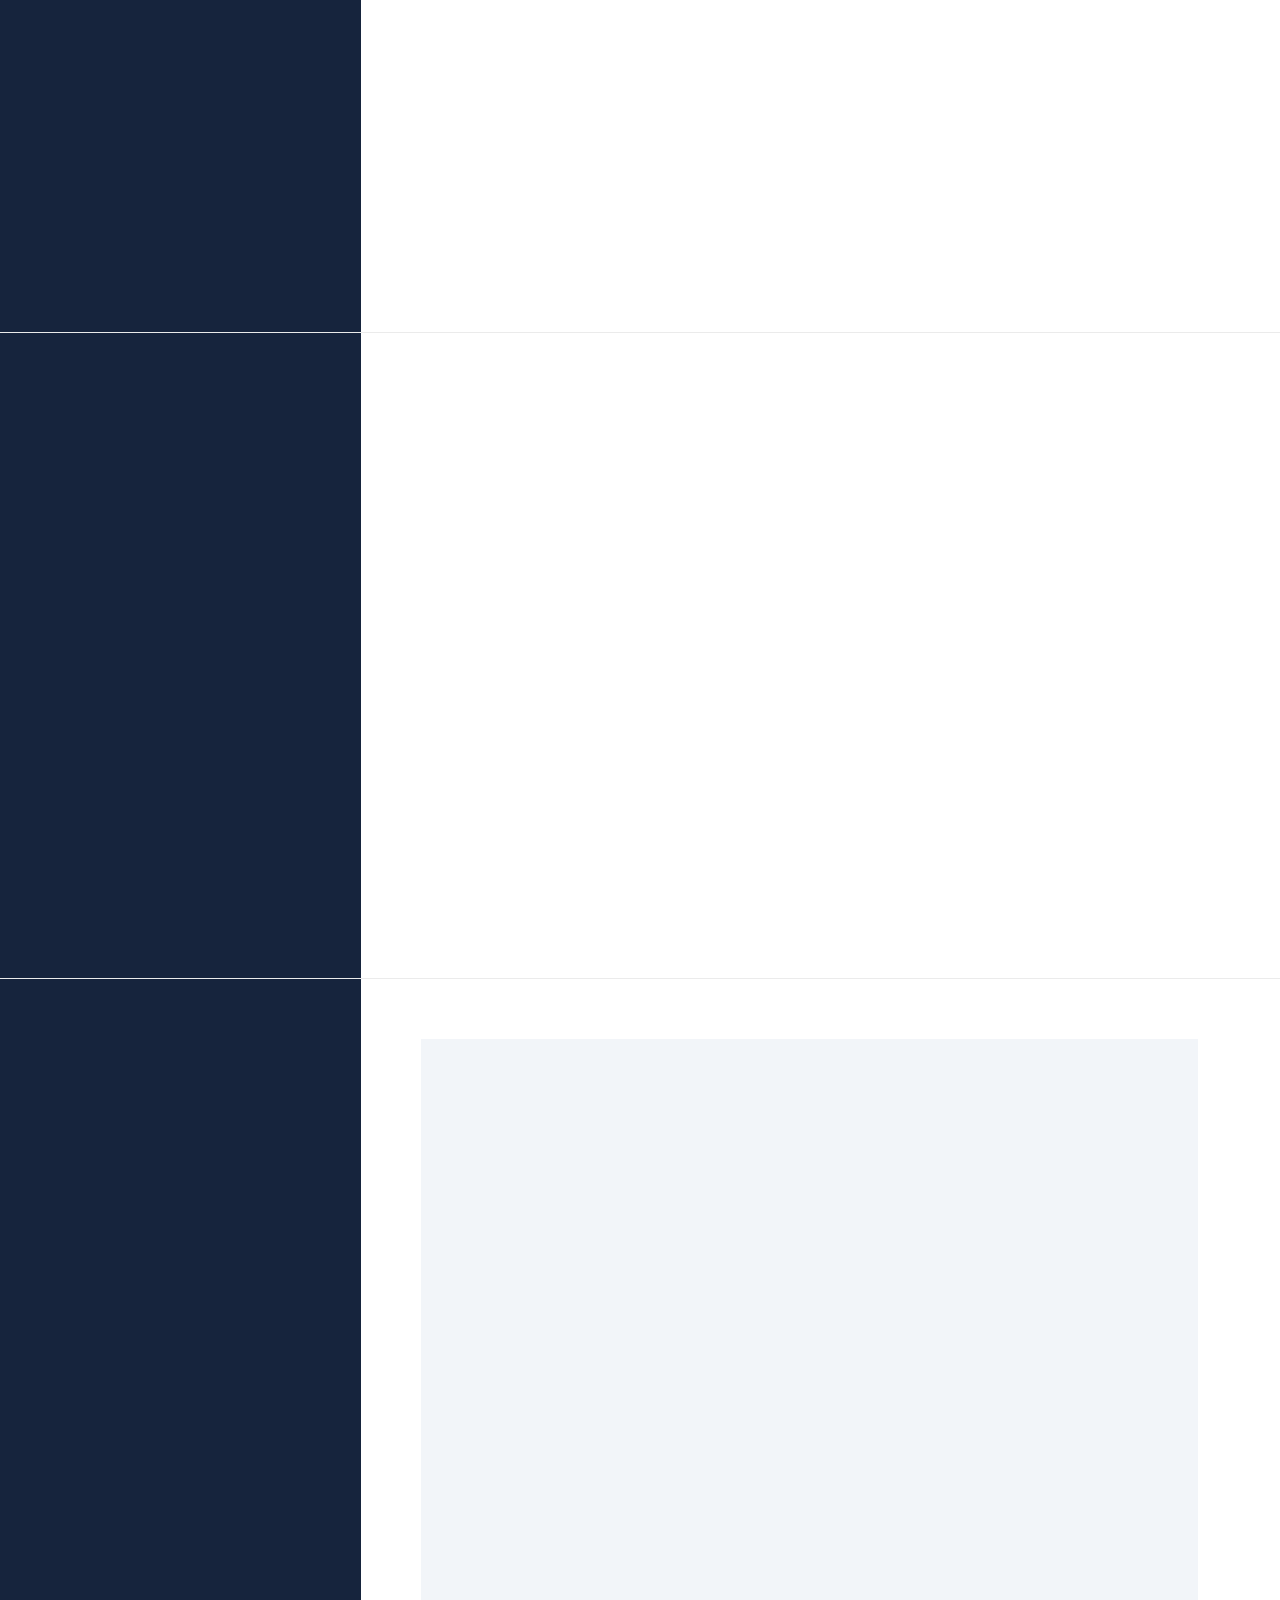
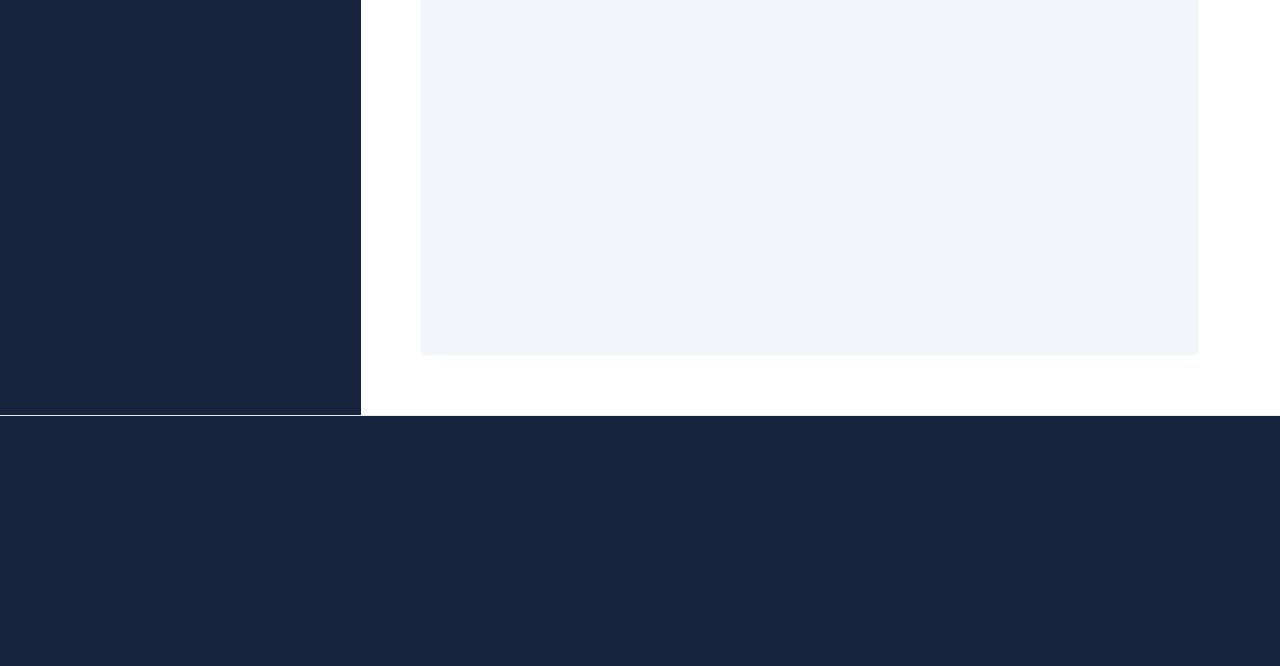
==== commit 50b8fb02: "Update index.html" ====
--- a/index.html
+++ b/index.html
@@ -7,7 +7,7 @@
     <meta name="keywords" content="NISU, CICS, NISU CICS, Northern Iloilo State University, College of Information and Computing Studies, Programmer, web development, back-end, php, mysql, Dan Christian Villaco, Personal Portfolio,"/>
     <meta name="description" content="NISU | CICS | Dan Christian Villaco | Programmer | Personal Portfolio | Northern Iloilo State University | College of Information and Computing Studies"/>
         <meta name="author" content="Dan christian Villaco"/>
-      
+               <link rel="canonical" href="https://danvillaco.site/index.html" />
         <meta name="robots" content="index, follow" />
         <meta content="width=device-width, initial-scale=1.0" name="viewport">
       <meta name="google-site-verification" content="LcNKecyZcfeqb0t4dhf7IwmdCr3NnJ-zCCjpPmgPKBU" />
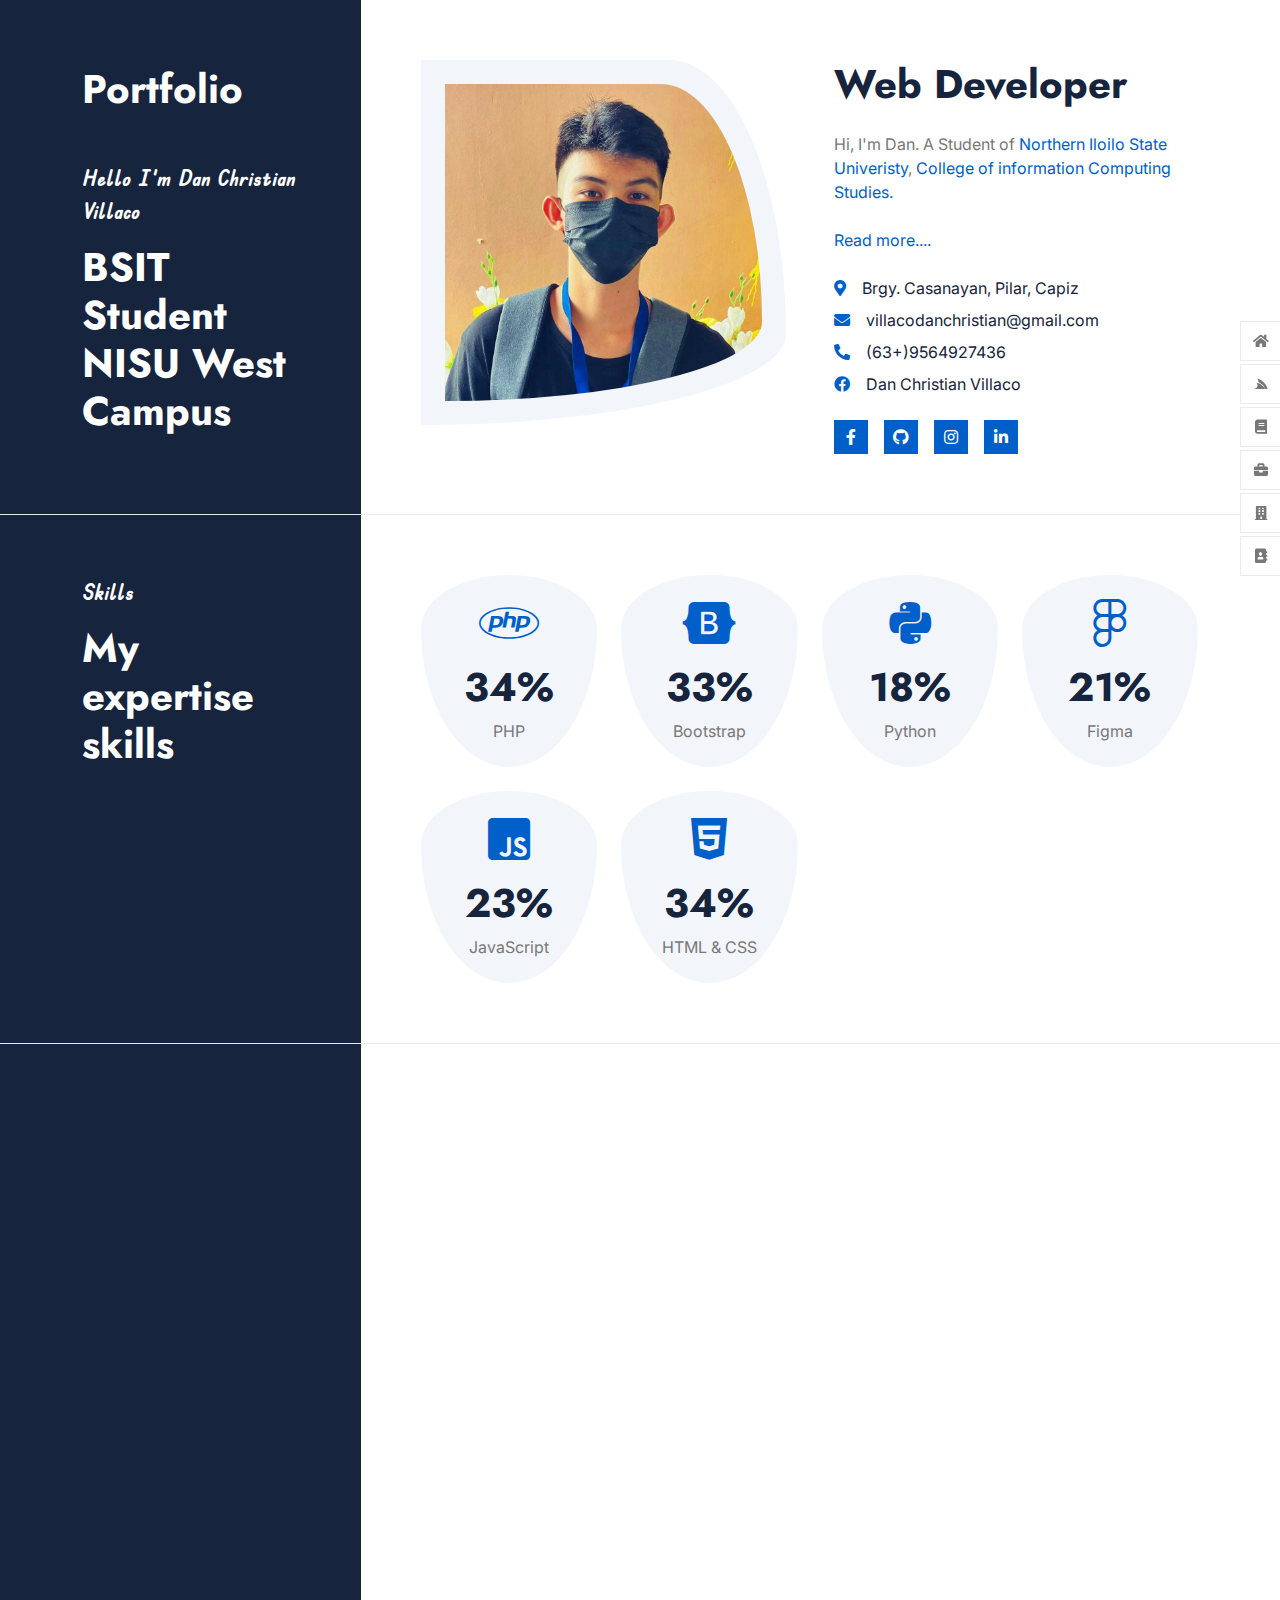
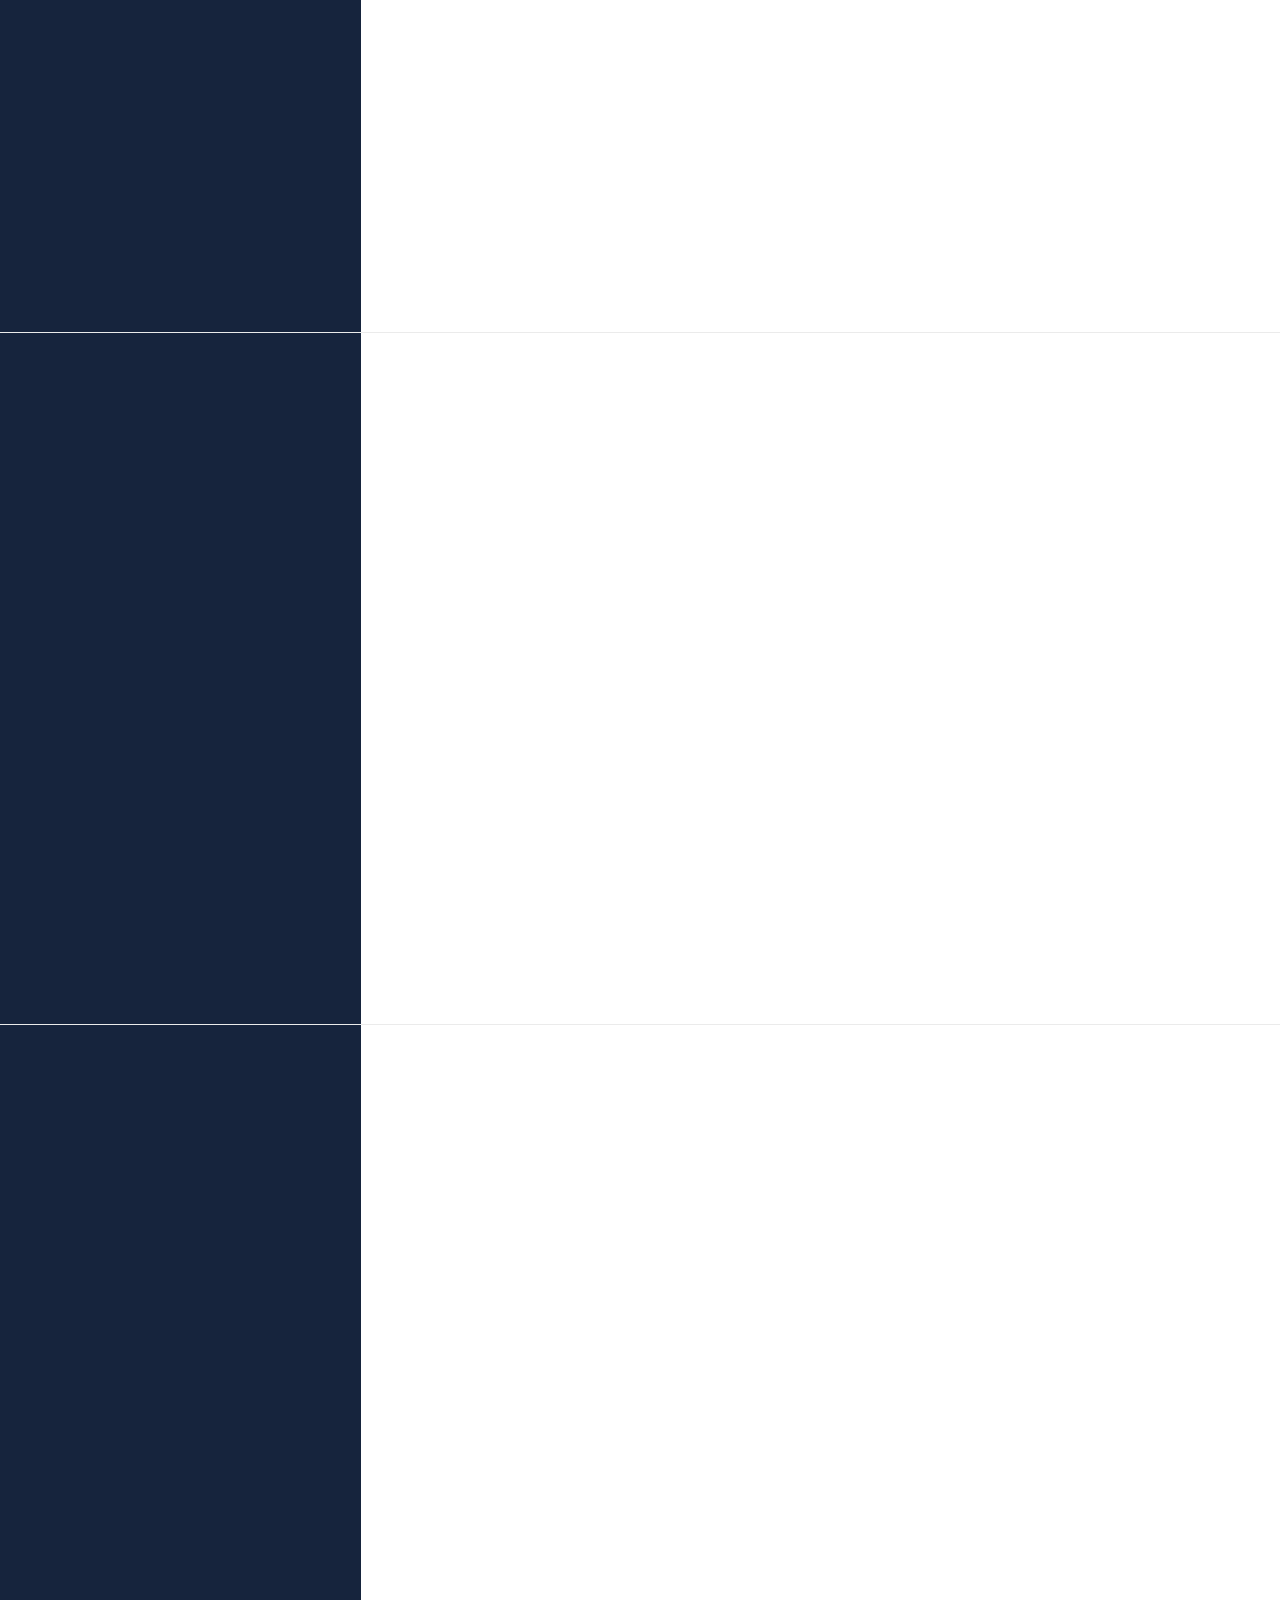
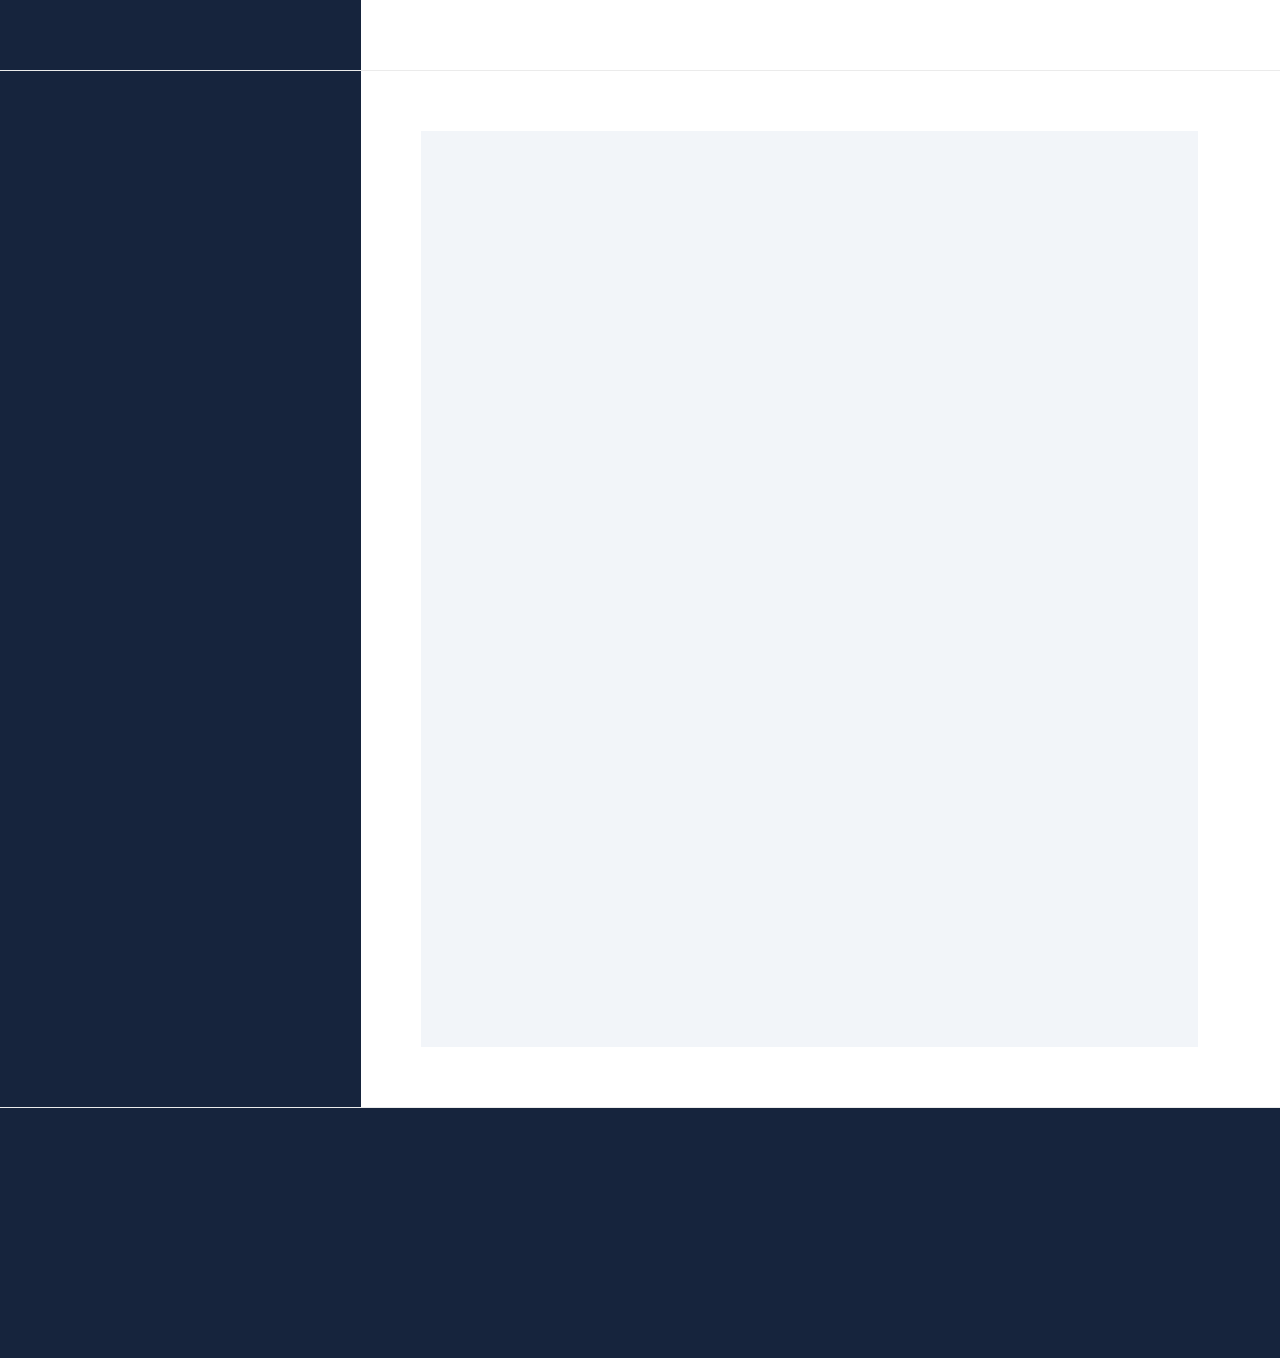
==== commit 46597a48: "Update index.html" ====
--- a/index.html
+++ b/index.html
@@ -51,6 +51,9 @@
                 <div class="navbar-nav flex-column">
                     <a href="#pigraHome" class="nav-item nav-link active"><span class="fa fa-home"></span> Home</a>
                     <a href="#pigraService" class="nav-item nav-link"><span class="fab fa-servicestack"></span> Service</a>
+                    <a href="#pigraEducation" class="nav-item nav-link"><span class="fa fa-book"></span>Education</a>
+                    <a href="nisu.html" class="nav-item nav-link"><span class="fa fa-briefcase"></span>NISU</a>
+                    <a href="cics.html" class="nav-item nav-link"><span class="fa fa-building"></span>CICS</a>
                     <a href="#pigraContact" class="nav-item nav-link"><span class="fas fa-address-book"></span> Contact</a>
                 </div>
             </nav>
@@ -67,7 +70,7 @@
                                 <h1 class="display-6 text-white mb-0">Portfolio</h1>
                             </a>
                             <div class="text-start d-flex flex-column justify-content-center wow fadeInUp" data-wow-delay="0.3s">
-                                <p class="text-white sub-title"> Hello, I'm Dan Christian Villaco</p>
+                                <p class="text-white sub-title"> Hello I'm Dan Christian Villaco</p>
                                 <h1 class="display-6 text-white mb-0">BSIT Student <br> NISU West Campus</h1>
                             </div>
                         </div>
@@ -82,7 +85,7 @@
                                 </div>
                                 <div class="col-xl-6 wow fadeInUp" data-wow-delay="0.3s">
                                     <h1 class="display-6 mb-4">Web Developer</h1>
-                                    <p class="mb-4">Hi, I'm Dan. A Student of <a href="https://www.nisu.edu.ph/">Northern Iloilo State Univeristy</a>, <a href="https://www.nisu.edu.ph/index.php/academics/college-of-information-and-computing-studies">College of information Computing Studies</a>. 
+                                    <p class="mb-4">Hi, I'm Dan. A Student of  <a href="https://www.nisu.edu.ph/">Northern Iloilo State Univeristy</a>, <a href="https://www.nisu.edu.ph/index.php/academics/college-of-information-and-computing-studies">College of information Computing Studies.
                                       <br><br>  <a href="about.html">Read more....</a>
                                     </p>
                                 
@@ -104,10 +107,10 @@
                                         <p class="text-dark mb-0">Dan Christian Villaco</p>
                                     </div>
                                     <div class="d-flex">
-                                        <a class="btn btn-primary btn-sm-square me-3" href="https://web.facebook.com/dan.villaco2" aria-label="facebook"><i class="fab fa-facebook-f text-white"></i></a>
-                                        <a class="btn btn-primary btn-sm-square me-3" href="https://github.com/dashboard"  aria-label="github"><i class="fab fa-github text-white"></i></a>
-                                        <a class="btn btn-primary btn-sm-square me-3" href="https://www.instagram.com/chrisdanvillaco/"  aria-label="IG"><i class="fab fa-instagram text-white"></i></a>
-                                        <a class="btn btn-primary btn-sm-square me-0" href="https://www.linkedin.com/feed/"  aria-label="linkedin"><i class="fab fa-linkedin-in text-white"></i></a>
+                                        <a class="btn btn-primary btn-sm-square me-3" href="https://web.facebook.com/dan.villaco2"><i class="fab fa-facebook-f text-white"></i></a>
+                                        <a class="btn btn-primary btn-sm-square me-3" href="https://github.com/dashboard"><i class="fab fa-github text-white"></i></a>
+                                        <a class="btn btn-primary btn-sm-square me-3" href="https://www.instagram.com/chrisdanvillaco/"><i class="fab fa-instagram text-white"></i></a>
+                                        <a class="btn btn-primary btn-sm-square me-0" href="https://www.linkedin.com/feed/"><i class="fab fa-linkedin-in text-white"></i></a>
                                     </div>
                                 </div>
                             </div>
@@ -287,6 +290,70 @@
         </div>
         <!-- Service End -->
 
+         <!-- Service Start -->
+         <div class="container-fluid" id="pigraEducation">
+            <div class="container">
+                <div class="row g-0">
+                    <div class="col-lg-3">
+                        <div class="service-header h-100 bg-dark pt-6 pe-6 pb-6">
+                            <div class="text-start d-flex flex-column justify-content-center wow fadeInUp" data-wow-delay="0.1s">
+                                <p class="text-white sub-title">Education</p>
+                                <h1 class="display-6 text-white mb-0">All About NISU</h1>
+                            </div>
+                        </div>
+                    </div>
+                    <div class="col-lg-9">
+                        <div class="service-content h-100 pt-6 ps-6 pb-6">
+                            <div class="row g-4">
+                                <div class="col-12">
+                                    <div class="service-item p-4 wow fadeInUp" data-wow-delay="0.1s">
+                                        <div class="row g-4 align-items-center">
+                                            <div class="col-xl-2">
+                                               
+                                            </div>
+                                            <div class="col-xl-3">
+                                                <a href="https://www.nisu.edu.ph/index.php" class="h4 mb-0">Northern Iloilo State University</a>
+                                            </div>
+                                            <div class="col-xl-4">
+                                                <p class="mb-0">  <a href="https://www.nisu.edu.ph/index.php">Northern Iloilo State University</a> <a href="https://www.nisu.edu.ph/">(NISU)</a> is a state university in the Philippines located in Western Visayas at the province of Iloilo. It is mandated to provide higher and advanced education and training in the fields of education, industrial technology, criminology, agriculture, fishery, hospitality management, engineering, sciences and information technology.
+                                                    <a href="nisu.html">Read more.....</a>
+                                                </p>
+                                            </div>
+                                            <div class="col-xl-3">
+                                                <p><i class="fa fa-check me-2"></i><a href="https://en.wikipedia.org/wiki/Northern_Iloilo_State_University"> History</a></p>
+                                                <p><i class="fa fa-check me-2"></i> <a href="https://en.wikipedia.org/wiki/Northern_Iloilo_State_University">Campuses</a></p>
+                                                <p class="mb-0"><i class="fa fa-check me-2"></i> <a href="https://www.nisu.edu.ph/index.php/about/officials-of-the-state-university">Officials of the State University</a></p>
+                                            </div>
+                                        </div>
+                                    </div>
+                                </div>
+                                <div class="col-12">
+                                    <div class="service-item p-4 wow fadeInUp" data-wow-delay="0.3s">
+                                        <div class="row g-4 align-items-center">
+                                            <div class="col-xl-2">
+                                               
+                                            </div>
+                                            <div class="col-xl-3">
+                                                <a href="https://www.nisu.edu.ph/index.php/academics/college-of-information-and-computing-studies" class="h4 mb-0">College of Information and Computing Studies <a href="https://www.nisu.edu.ph/index.php/academics/college-of-information-and-computing-studies"  class="h4 mb-0">(CICS)</a></a>
+                                            </div>
+                                            <div class="col-xl-4">
+                                                <p class="mb-0"><a href="https://www.nisu.edu.ph/index.php/academics/college-of-information-and-computing-studies">Goals of the Institute of Information and Computer Studies</a><br>
+                                                <a href="https://www.nisu.edu.ph/index.php/academics/college-of-information-and-computing-studies">Read more.....</a>
+                                                </p>
+                                            </div>
+                                       
+                                        </div>
+                                    </div>
+                                </div>
+                            </div>
+                              
+                        </div>
+                    </div>
+                </div>
+            </div>
+        </div>
+        <!-- Service End -->
+
 
         <!-- Portfolio Start -->
         <div class="container-fluid">
@@ -470,10 +537,10 @@
                             <div class="row g-4 align-items-center">
                                 <div class="col-12 text-center">
                                     <div class="d-flex justify-content-center">
-                                       <a class="btn btn-primary btn-sm-square me-3" href="https://web.facebook.com/dan.villaco2" aria-label="facebook"><i class="fab fa-facebook-f text-white"></i></a>
-                                        <a class="btn btn-primary btn-sm-square me-3" href="https://github.com/dashboard"  aria-label="github"><i class="fab fa-github text-white"></i></a>
-                                        <a class="btn btn-primary btn-sm-square me-3" href="https://www.instagram.com/chrisdanvillaco/"  aria-label="IG"><i class="fab fa-instagram text-white"></i></a>
-                                        <a class="btn btn-primary btn-sm-square me-0" href="https://www.linkedin.com/feed/"  aria-label="linkedin"><i class="fab fa-linkedin-in text-white"></i></a>
+                                        <a class="btn btn-primary btn-sm-square me-3" href="https://web.facebook.com/dan.villaco2"><i class="fab fa-facebook-f text-white"></i></a>
+                                        <a class="btn btn-primary btn-sm-square me-3" href="https://github.com/dashboard"><i class="fab fa-github text-white"></i></a>
+                                        <a class="btn btn-primary btn-sm-square me-3" href="https://www.instagram.com/chrisdanvillaco/"><i class="fab fa-instagram text-white"></i></a>
+                                        <a class="btn btn-primary btn-sm-square me-0" href="https://www.linkedin.com/feed/"><i class="fab fa-linkedin-in text-white"></i></a>
                                     </div>
                                 </div>
                                 <div class="col-12 text-center">
@@ -510,45 +577,6 @@
 
         <!-- Template Javascript -->
         <script src="js/main.js"></script>
-
-<script type="application/ld+json">
-{
-  "@context": "https://schema.org",
-  "@type": "Person",
-  "name": "Dan Christian Villaco",
-  "jobTitle": "Programmer",
-  "url": "https://danvillaco.site",
-  "sameAs": [
-    "https://www.linkedin.com/in/danchristianvillaco"
-  ],
-  "alumniOf": {
-    "@type": "EducationalOrganization",
-    "name": "Northern Iloilo State University",
-    "url": "https://www.nisu.edu.ph",
-    "address": {
-      "@type": "PostalAddress",
-      "streetAddress": "Estancia, Iloilo",
-      "addressLocality": "Iloilo City",
-      "addressRegion": "Iloilo",
-      "postalCode": "5017",
-      "addressCountry": "PH"
-    },
-    "department": {
-      "@type": "EducationalOrganization",
-      "name": "College of Information in Computing Studies",
-      "url": "https://www.nisu.edu.ph/cics",  // Update this URL if necessary
-      "address": {
-        "@type": "PostalAddress",
-        "streetAddress": "Estancia, Iloilo",
-        "addressLocality": "Iloilo City",
-        "addressRegion": "Iloilo",
-        "postalCode": "5017",
-        "addressCountry": "PH"
-      }
-    }
-  }
-}
-</script>
     </body>
 
 </html>
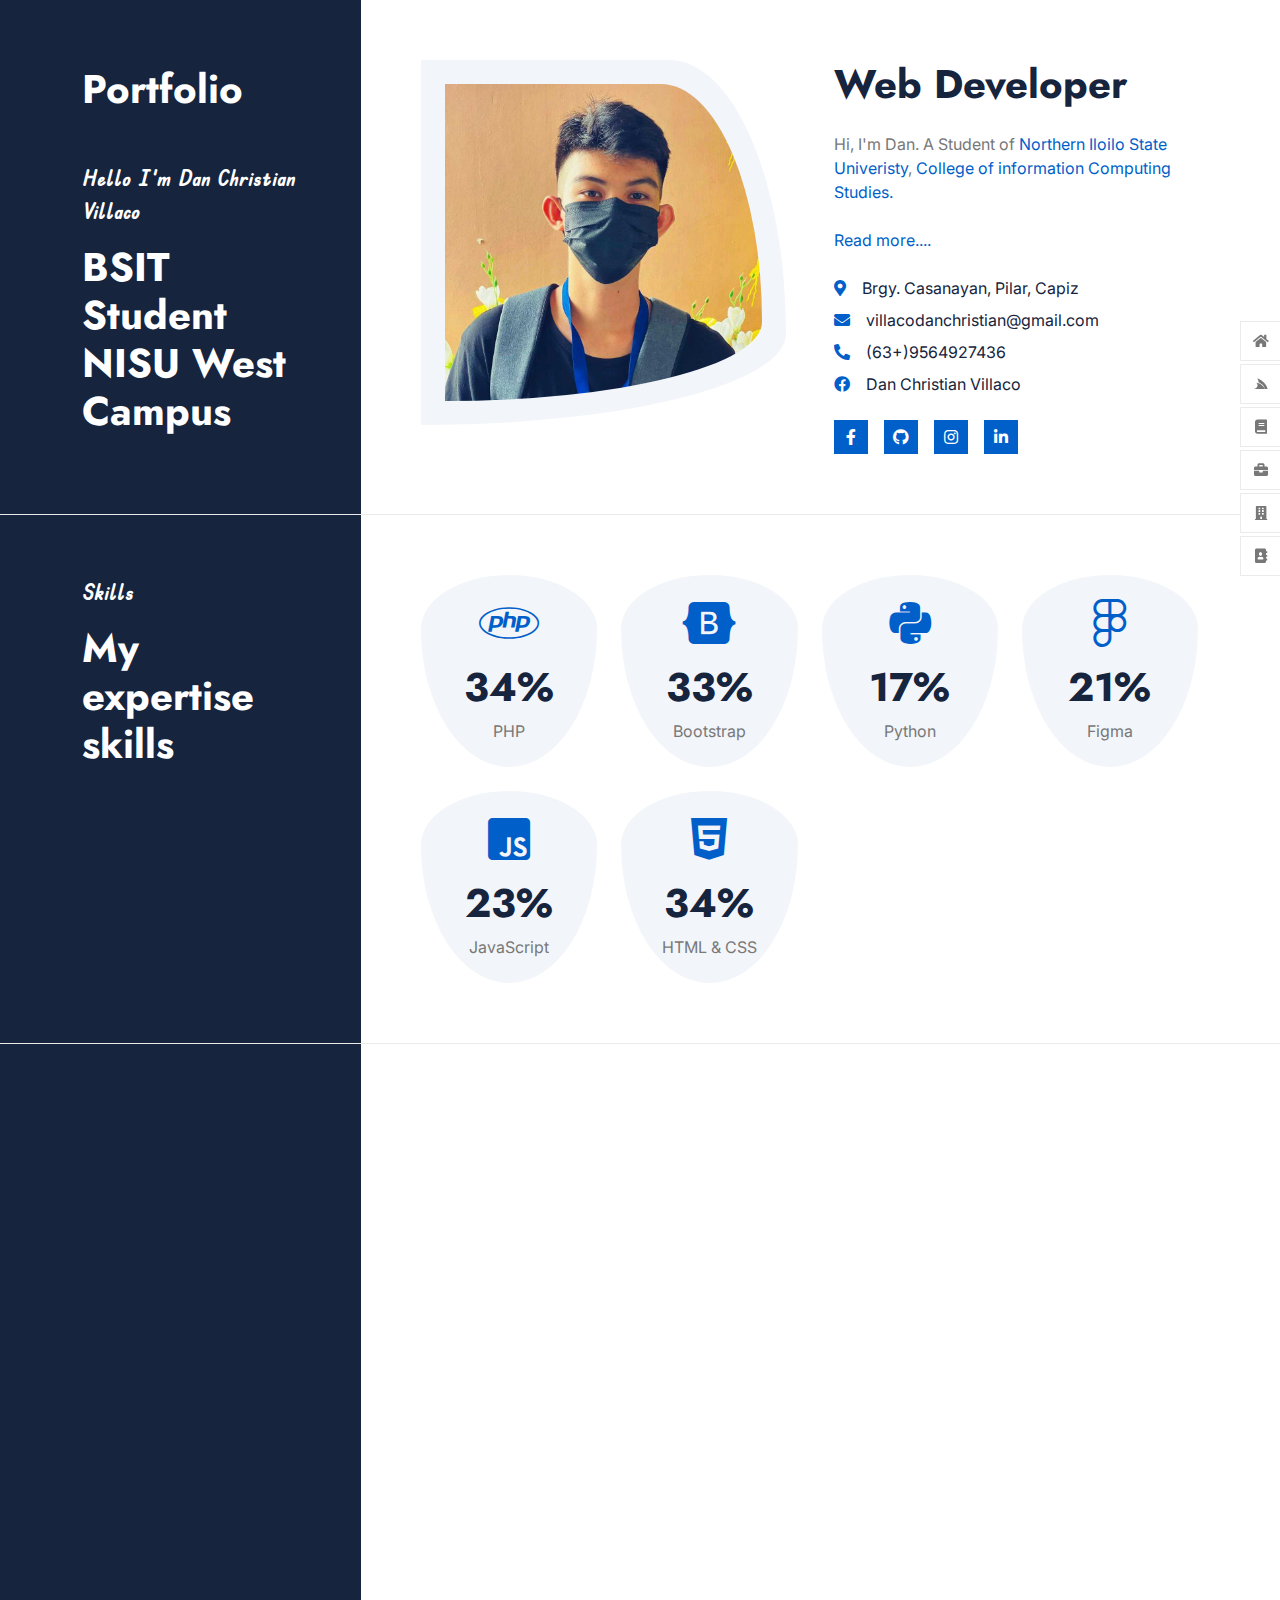
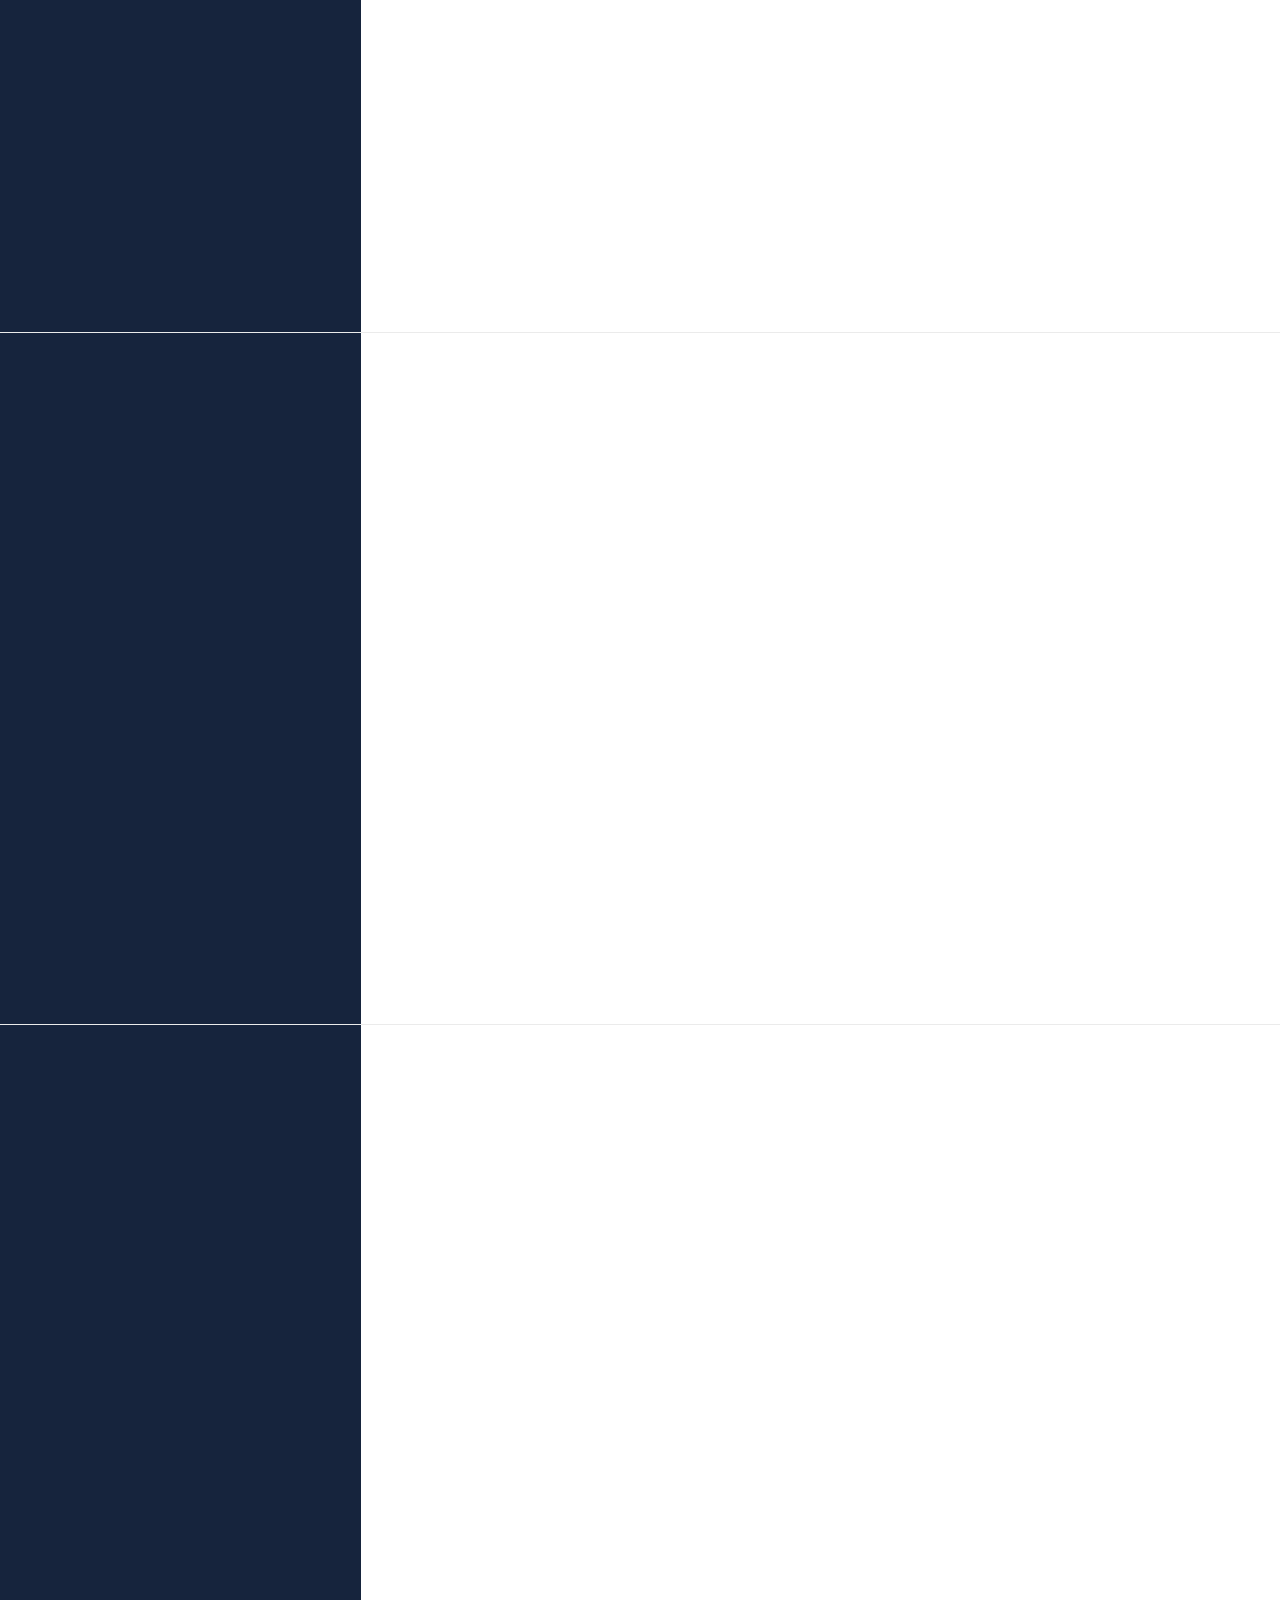
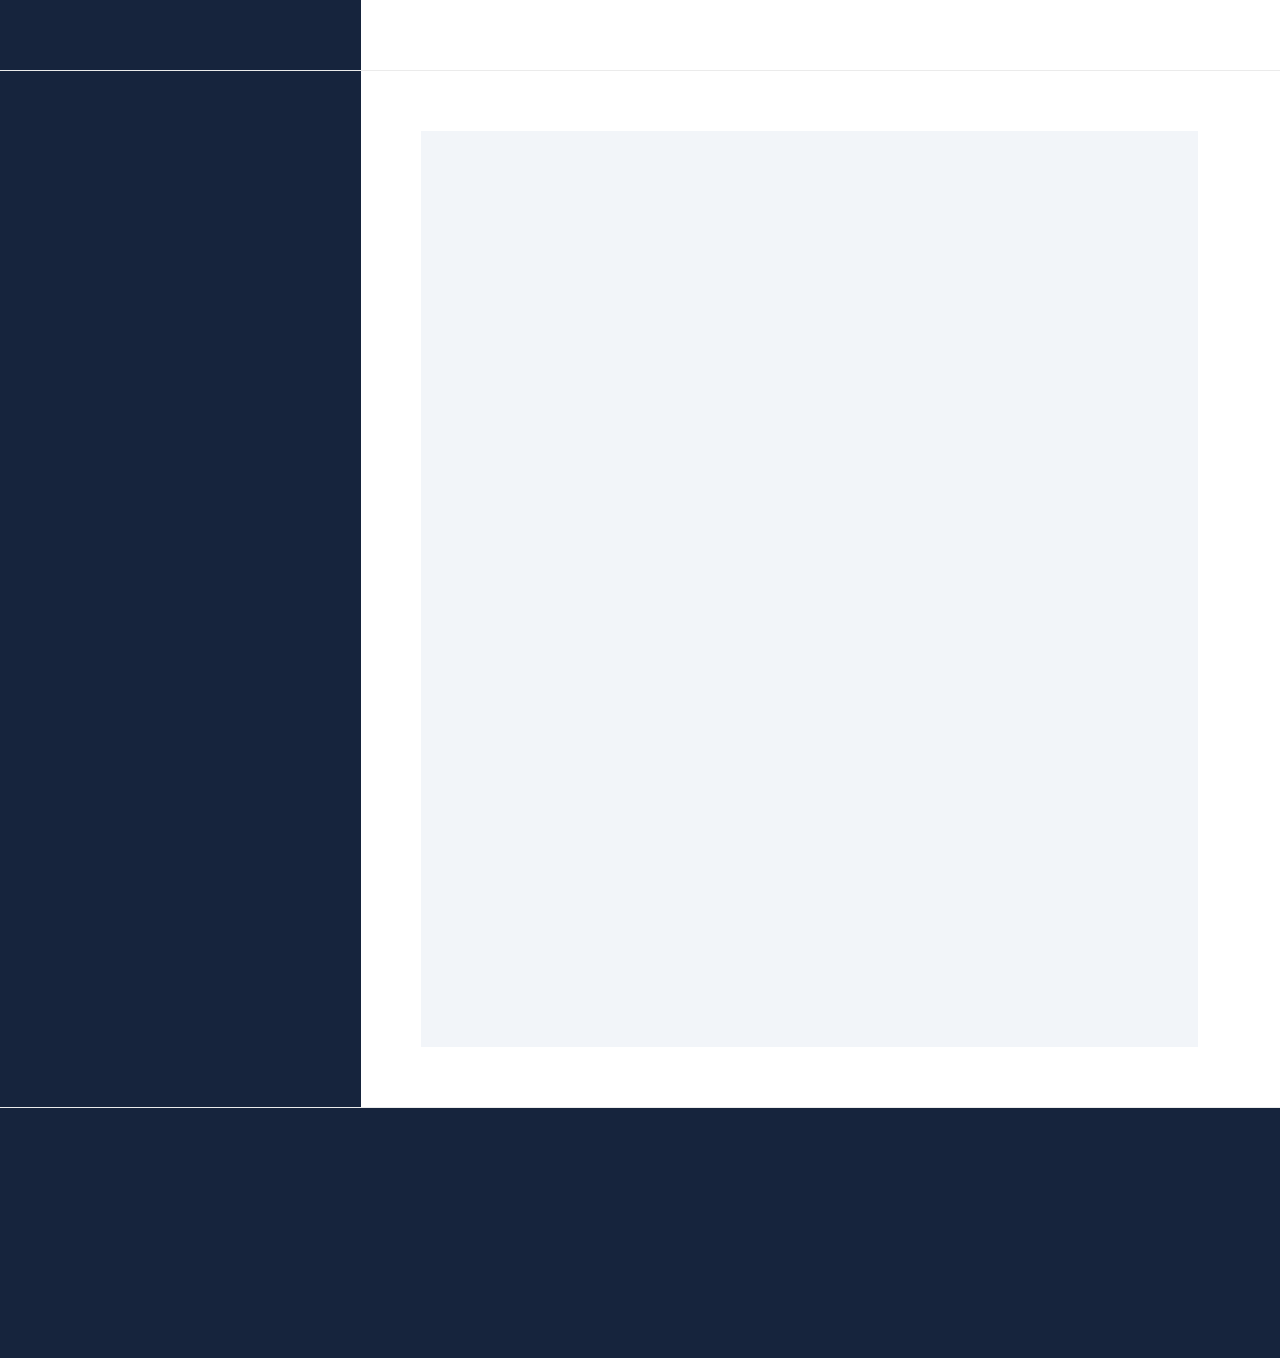
==== commit fb4d4633: "Update index.html" ====
--- a/index.html
+++ b/index.html
@@ -3,17 +3,25 @@
 
     <head>
         <meta charset="utf-8">
+        <meta content="width=device-width, initial-scale=1.0" name="viewport">
+        <meta name="google-site-verification" content="LcNKecyZcfeqb0t4dhf7IwmdCr3NnJ-zCCjpPmgPKBU" />
+
         <title>Dan Christian Villaco - NISU CICS</title>
-    <meta name="keywords" content="NISU, CICS, NISU CICS, Northern Iloilo State University, College of Information and Computing Studies, Programmer, web development, back-end, php, mysql, Dan Christian Villaco, Personal Portfolio,"/>
-    <meta name="description" content="NISU | CICS | Dan Christian Villaco | Programmer | Personal Portfolio | Northern Iloilo State University | College of Information and Computing Studies"/>
         <meta name="author" content="Dan christian Villaco"/>
+
+        <meta name="title" content="Dan Christian B. Villaco | NISU | CICS ">
+        <meta name="keywords" content="NISU, CICS, NISU CICS, Northern Iloilo State University, College of Information and Computing Studies, Programmer, web development, back-end, php, mysql, Dan Christian Villaco, Personal Portfolio,"/>
+        <meta name="description" content="Porfolio of Dan Christian B. Villaco, a web Developer and a BSIT student of Northern Iloilo State University (NISU) College of Information and Computing Studies (CICS)."/>
+      
+
+
                <link rel="canonical" href="https://danvillaco.site/index.html" />
+
         <meta name="robots" content="index, follow" />
-        <meta content="width=device-width, initial-scale=1.0" name="viewport">
-      <meta name="google-site-verification" content="LcNKecyZcfeqb0t4dhf7IwmdCr3NnJ-zCCjpPmgPKBU" />
+       
 
         <!-- Google Web Fonts -->
-        <link rel="preconnect" href="https://fonts.googleapis.com">
+    
         <link rel="preconnect" href="https://fonts.gstatic.com" crossorigin>
         <link href="https://fonts.googleapis.com/css2?family=Inter:wght@100..900&family=Edu+TAS+Beginner:wght@400..700&family=Jost:ital,wght@0,100..900;1,100..900&display=swap" rel="stylesheet">
 
@@ -32,6 +40,49 @@
 
         <!-- Template Stylesheet -->
         <link href="css/style.css" rel="stylesheet">
+
+          <!-- Enhanced Schema.org Structured Data -->
+    <script type="application/ld+json">
+        {
+            "@context": "https://schema.org",
+            "@type": "ProfilePage",
+            "name": "Dan Christian B. Villaco | NISU CICS Student & Web Developer",
+            "url": "https://danvillaco.site",
+            "mainEntity": {
+                "@type": "Person",
+                "name": "Dan Christian B. Villaco",
+                "url": "https://danvillaco.site",
+                "image": "https://johnpaulbantillo.site/img/profile.jpg",
+                "jobTitle": "Web and Application Developer",
+                "description": "BSIT student at Northern Iloilo State University (NISU) College of Information and Computing Studies (CICS)",
+                "worksFor": {
+                    "@type": "EducationalOrganization",
+                    "name": "Northern Iloilo State University",
+                    "url": "https://www.nisu.edu.ph/",
+                    "department": {
+                        "@type": "Organization",
+                        "name": "College of Information and Computing Studies"
+                    }
+                },
+                "alumniOf": {
+                    "@type": "EducationalOrganization",
+                    "name": "Northern Iloilo State University",
+                    "department": "College of Information and Computing Studies",
+                    "url": "https://www.nisu.edu.ph/"
+                },
+                "sameAs": [
+                    "https://github.com/00HIVE00",
+                    "https://www.linkedin.com/feed/"
+                ],
+                "knowsAbout": [
+                    "Web Development",
+                    "System Development",
+                    "System architecture",
+                    "Information Technology"
+                ]
+            }
+        }
+        </script>
     </head>
 
     <body>
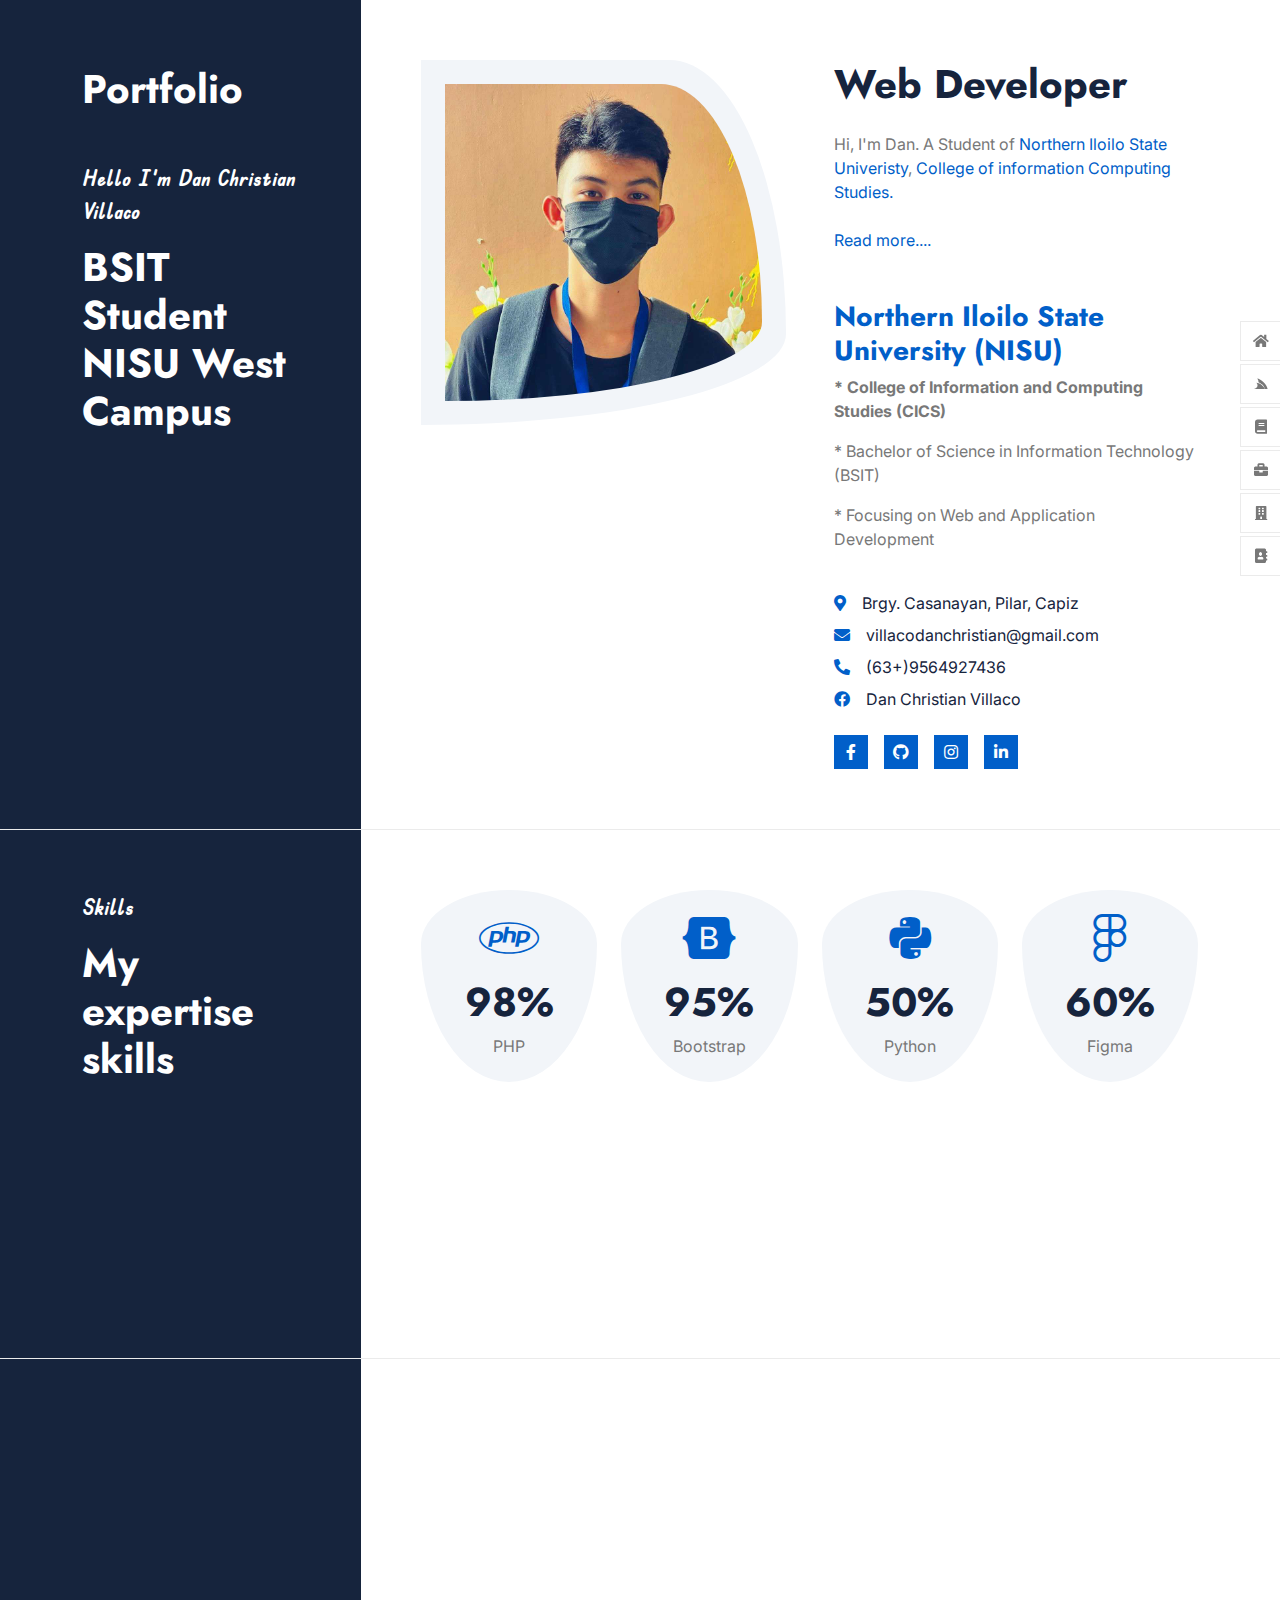
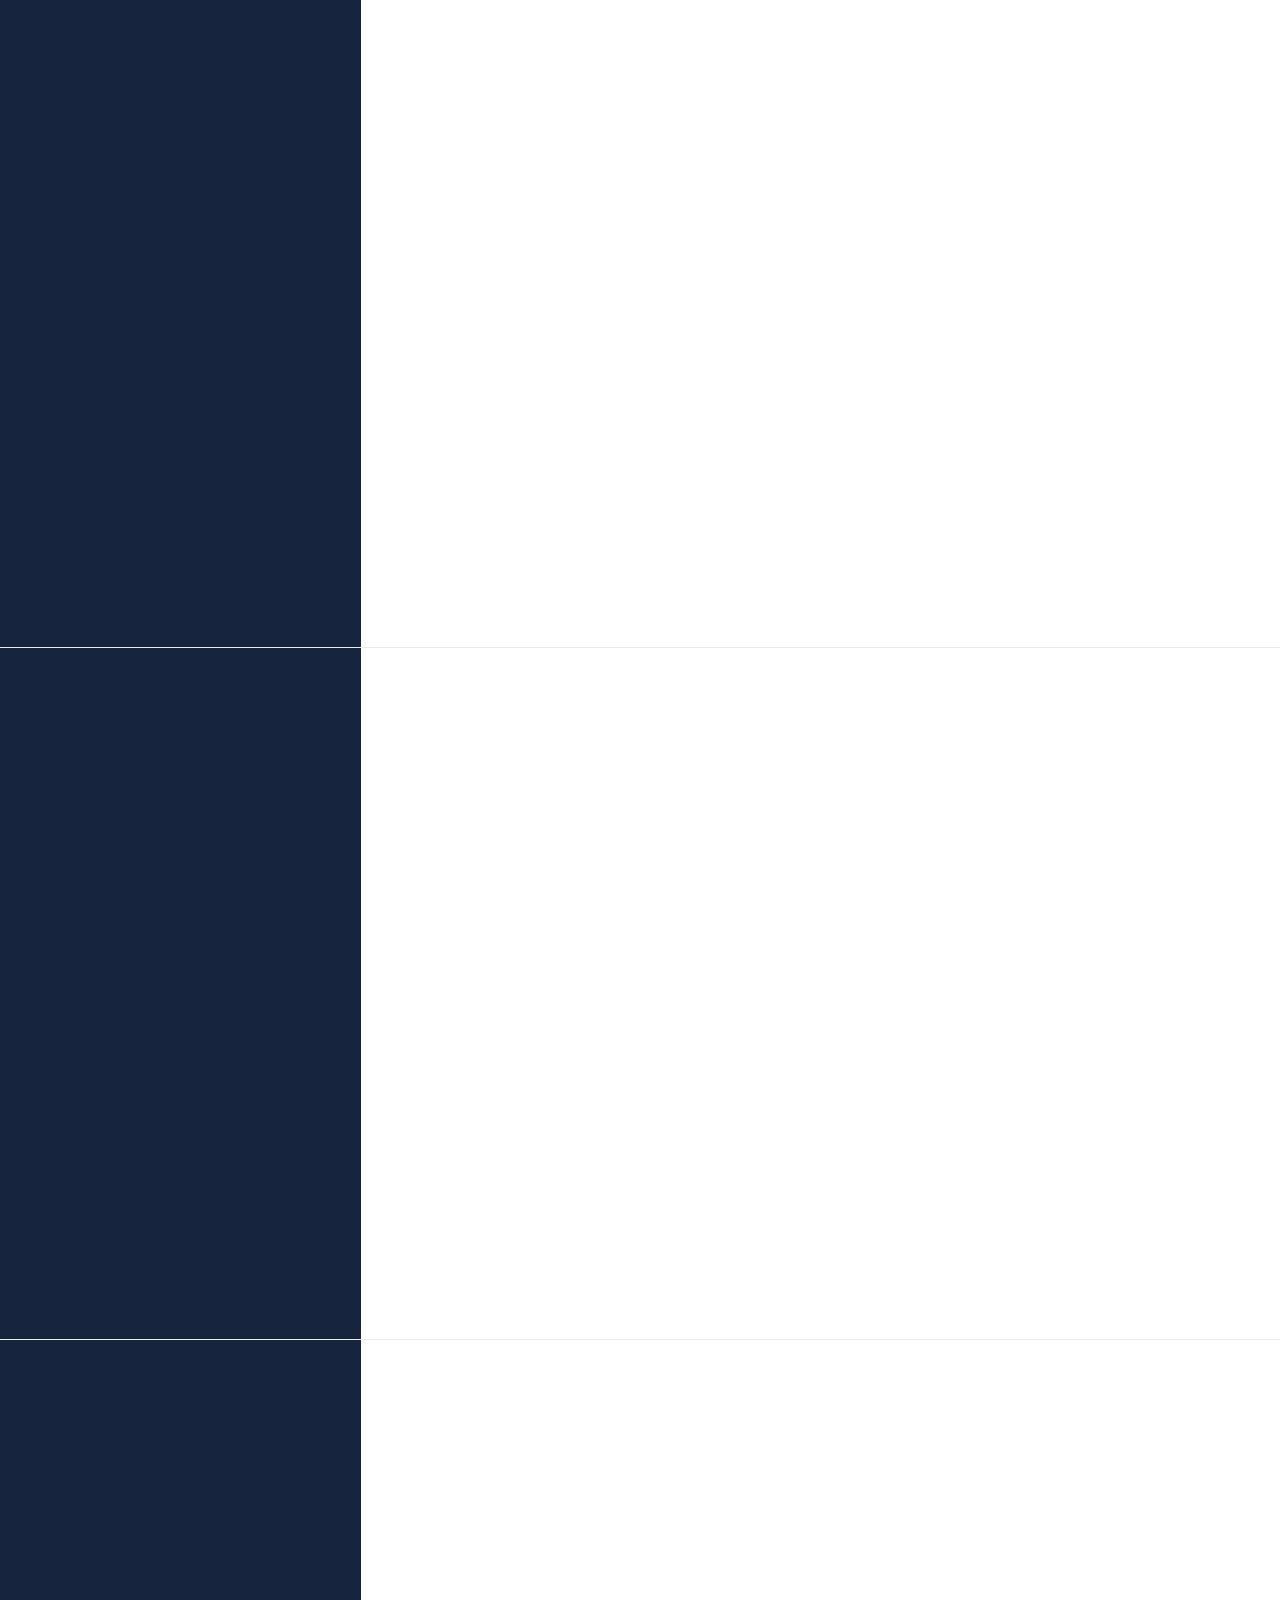
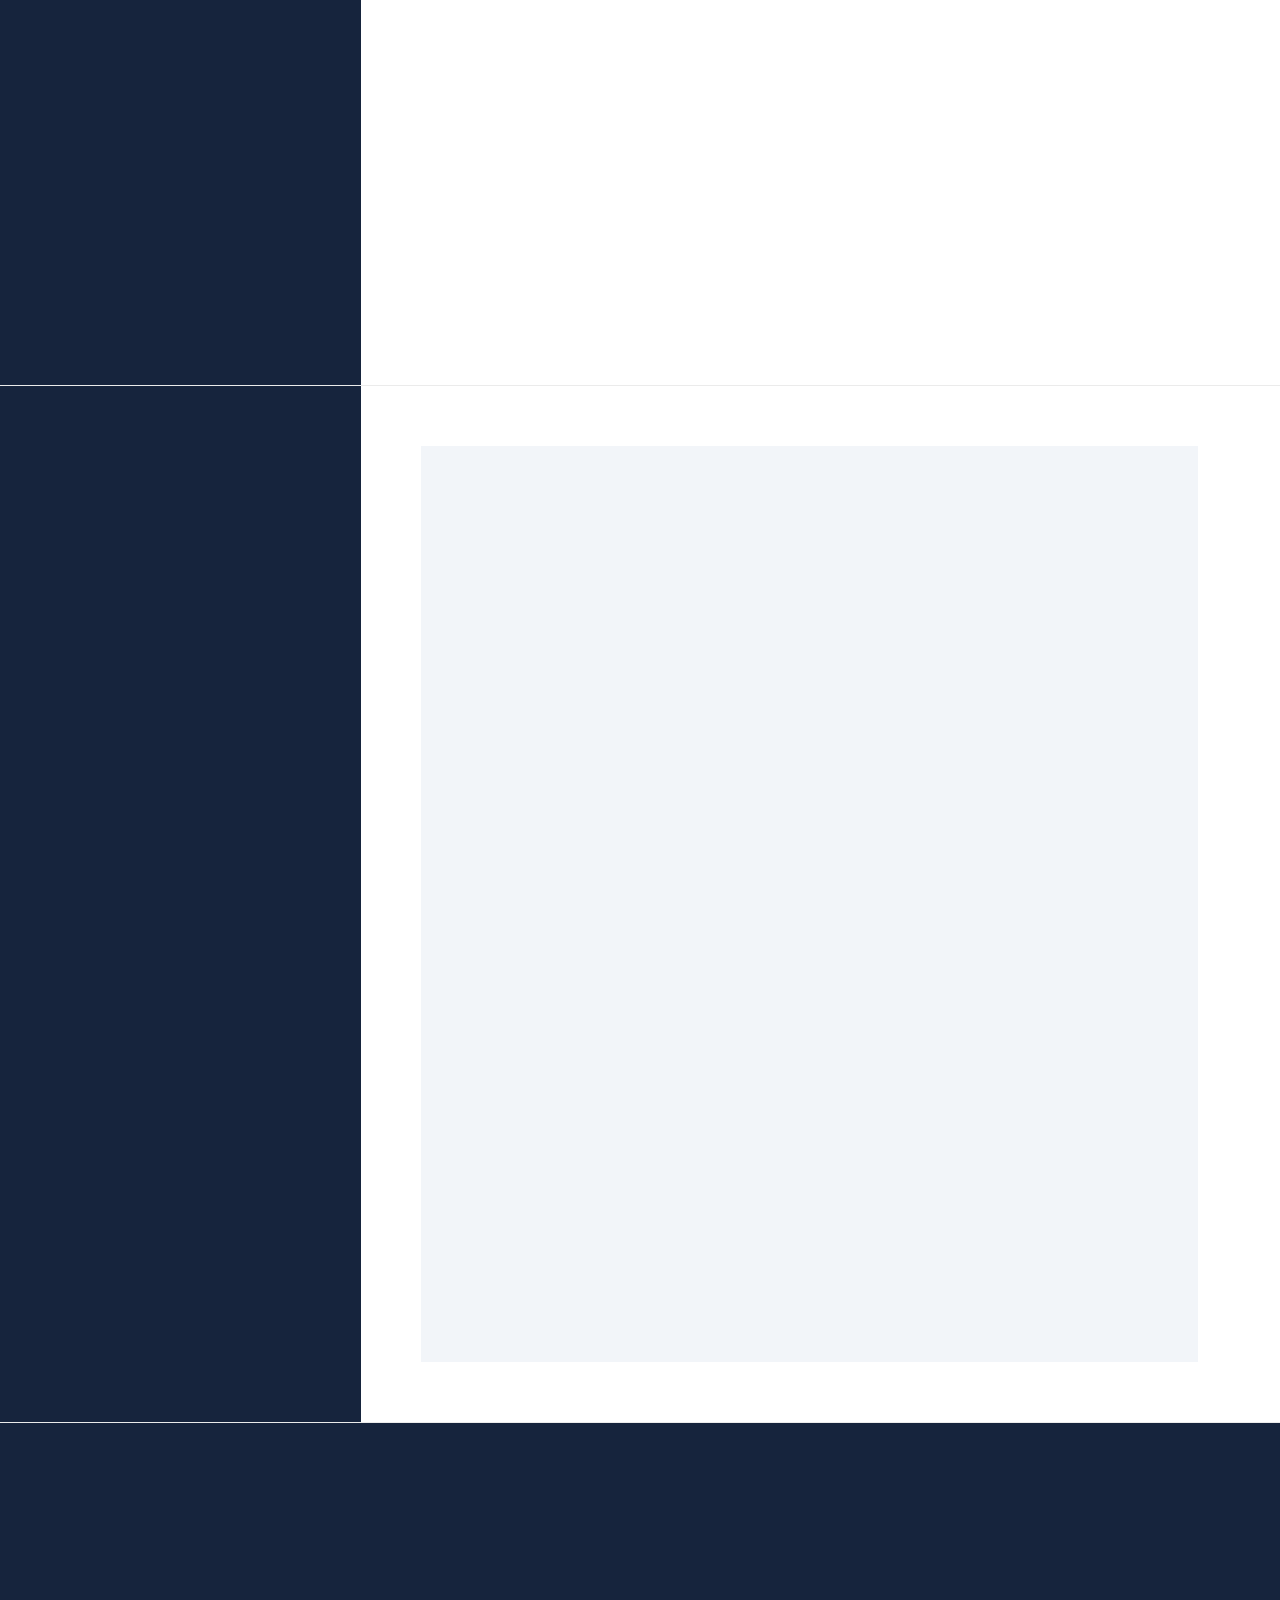
==== commit e294de64: "Update index.html" ====
--- a/index.html
+++ b/index.html
@@ -112,7 +112,7 @@
         <!-- Navbar End -->
 
         <!-- Header Start -->
-        <div class="container-fluid" id="pigraHome">
+        <div class="container-fluid" id="pigraHome" itemscope itemtype="https://schema.org/EducationalOrganization">
             <div class="container">
                 <div class="row g-0">
                     <div class="col-12 col-lg-3">
@@ -134,13 +134,17 @@
                                         <img src="img/dan.jpg" class="img-fluid w-100" style="border-radius: 68% 32% 100% 0% / 0% 75% 25% 100%;" alt="Image">
                                     </div>
                                 </div>
-                                <div class="col-xl-6 wow fadeInUp" data-wow-delay="0.3s">
+                                <div class="col-xl-6 wow fadeInUp" data-wow-delay="0.3s" itemprop="description">
                                     <h1 class="display-6 mb-4">Web Developer</h1>
                                     <p class="mb-4">Hi, I'm Dan. A Student of  <a href="https://www.nisu.edu.ph/">Northern Iloilo State Univeristy</a>, <a href="https://www.nisu.edu.ph/index.php/academics/college-of-information-and-computing-studies">College of information Computing Studies.
                                       <br><br>  <a href="about.html">Read more....</a>
                                     </p>
-                                
-                                  
+                                    <br>
+                                    <h3><a href="https://www.nisu.edu.ph/" itemprop="url"><strong>Northern Iloilo State University (NISU)</strong></a></h3>
+                                    <p itemprop="department"><strong>* College of Information and Computing Studies (CICS)</strong></p>
+                                    <p itemprop="educationalProgram">* Bachelor of Science in Information Technology (BSIT)</p>
+                                    <p itemprop="description">* Focusing on Web and Application Development</p>
+                                  <br>
                                     <div class="d-flex align-items-center mb-2">
                                         <i class="fas fa-map-marker-alt text-primary me-3"></i>
                                         <p class="text-dark mb-0">Brgy. Casanayan, Pilar, Capiz</p>
